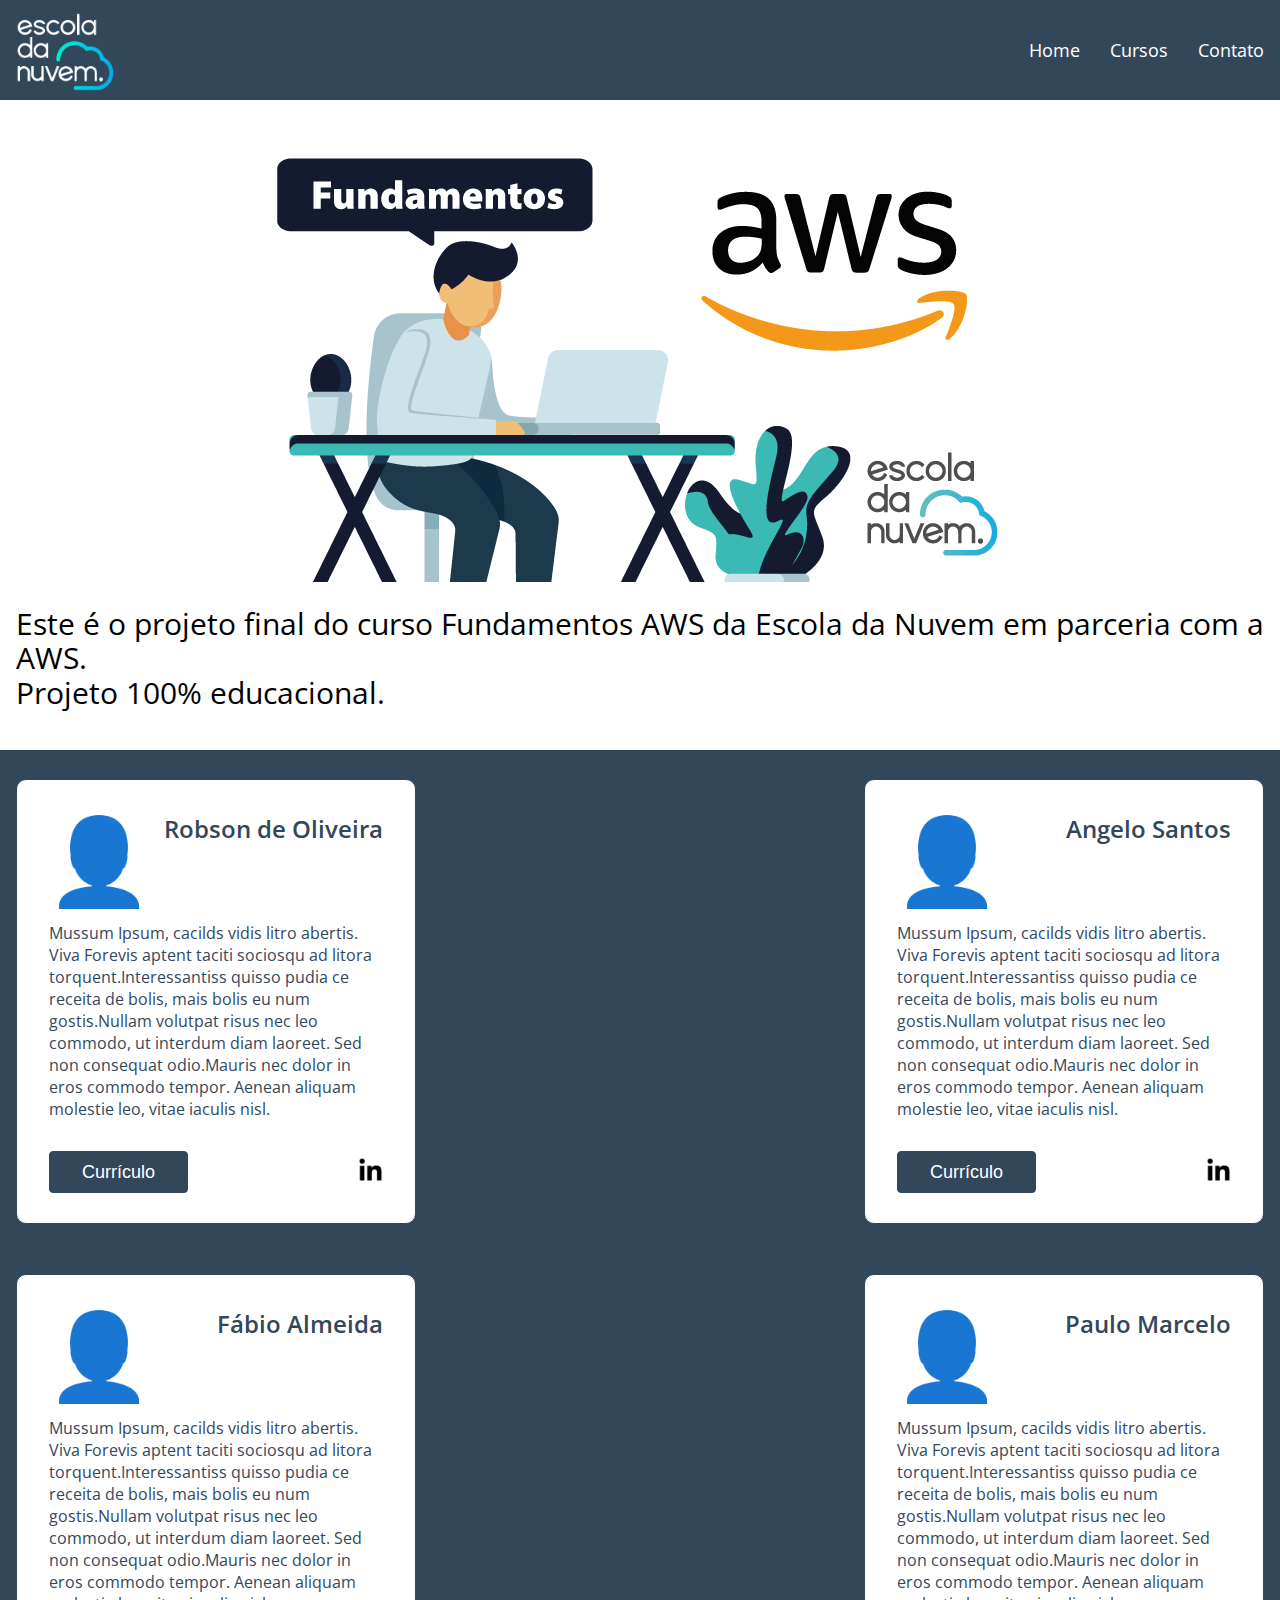
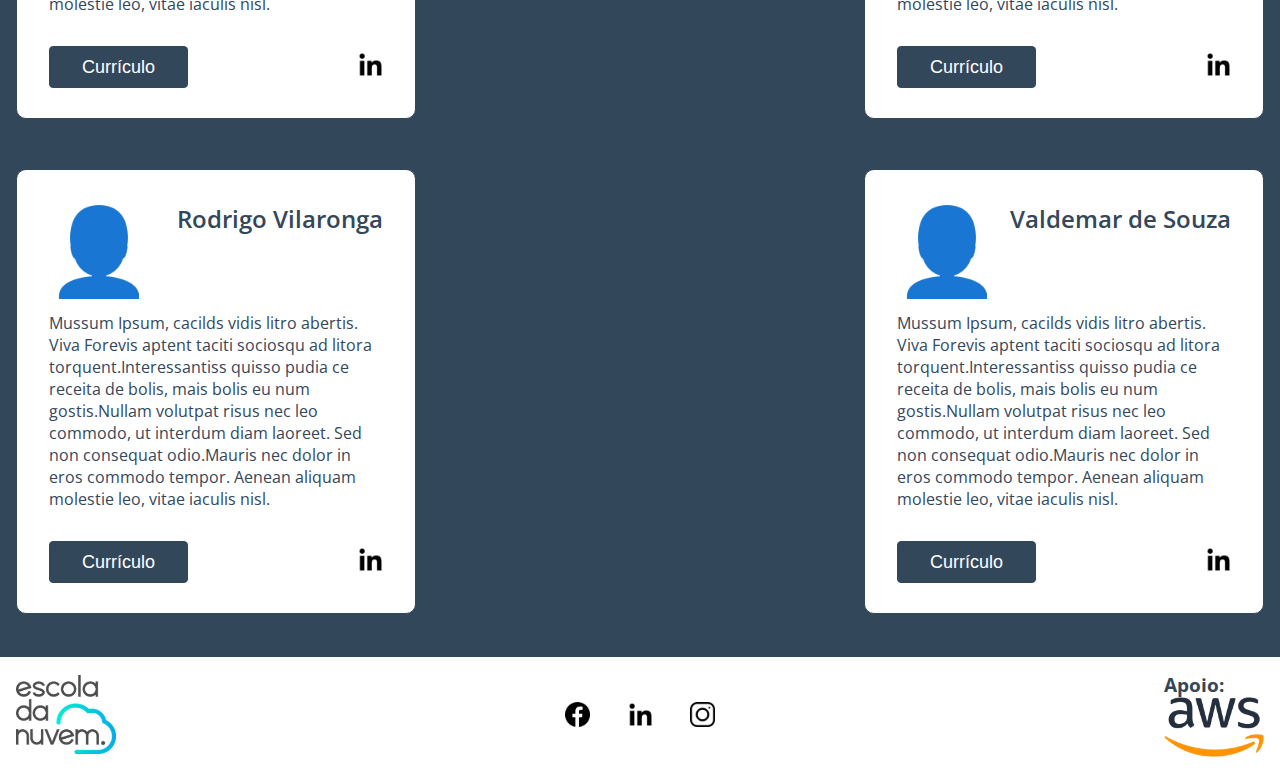
==== index.html @ b27af54c "ajuste telas" ====
<!DOCTYPE html>
<html lang="pt-br">
<head>
    <meta charset="UTF-8">
    <meta name="viewport" content="width=device-width, initial-scale=1.0">
    <meta name="description" content="Projeto Final - Fundamentos AWS">
    <title>Projetos AWS</title>
    <link rel="icon" href="assets/iconfundamentos.jpg">
    <link rel="stylesheet" href="style.css">
    <link rel="stylesheet" href="mobile.css">
    <link rel="stylesheet" href="curriculo.html">

    <link rel="preconnect" href="https://fonts.googleapis.com">
    <link rel="preconnect" href="https://fonts.gstatic.com" crossorigin>
    <link href="https://fonts.googleapis.com/css2?family=Open+Sans&display=swap" rel="stylesheet">
</head>

<body>
    <header class="cabeçalho">
        <nav class="container-cabeçalho">
            <img class="img-cabeçalho" src="assets/nuvem.png" alt="logo da Escola da Nuvem">
            <ul class="menu-cabeçalho">
                <li><a class="menu-link" href="//escoladanuvem.org">Home</a></li>
                <li><a class="menu-link" href="//escoladanuvem.org/cursos/">Cursos</a></li>
                <li><a class="menu-link" href="//escoladanuvem.org/contato/">Contato</a></li>
            </ul>
        </nav>
    </header>

    <main class="conteudo">
        <section class="conteudo-principal">
            <div class="container-principal">
                <div>
                    <img class="img-principal" src="assets/fundamentos.jpg" alt="ícone Fundamentos AWS">
                </div>
                <div>
                    <p class="principal-escrito">Este é o projeto final do curso Fundamentos AWS da Escola da Nuvem em parceria com a AWS.</p>
                    <p class="principal-escrito">Projeto 100% educacional.</p>
                </div>                 
            </div>
        </section>

        <section class="conteudo-secundario">
            <div class="container-secundario">
                <div class="conteudo-card">
                    <div class="caixa-texto">
                        <div class="container-titulo">
                            <img class="card-img" src="assets/emoji.png" alt="foto do participante">
                            <h2 class="card-titulo">Robson de Oliveira</h2>
                        </div>
                        <p class="card-texto">Mussum Ipsum, cacilds vidis litro abertis. Viva Forevis aptent taciti sociosqu ad litora torquent.Interessantiss quisso pudia ce receita de bolis, mais bolis eu num gostis.Nullam volutpat risus nec leo commodo, ut interdum diam laoreet. Sed non consequat odio.Mauris nec dolor in eros commodo tempor. Aenean aliquam molestie leo, vitae iaculis nisl.</p>
                    </div>
                    <div class="botoes">
                        <a href="curriculo.html"><button class="botao">Currículo</button></a>
                        <a href="https://www.linkedin.com/in/marcelo-chaves-00215271/">
                            <img class="img-rede" src="assets/linkedin.png" alt="logo do linkedin">
                        </a>
                    </div>
                </div>
                <div class="conteudo-card">
                    <div class="caixa-texto">
                        <div class="container-titulo">
                            <img class="card-img" src="assets/emoji.png" alt="foto do participante">
                            <h2 class="card-titulo">Angelo Santos</h2>
                        </div>
                        <p class="card-texto">Mussum Ipsum, cacilds vidis litro abertis. Viva Forevis aptent taciti sociosqu ad litora torquent.Interessantiss quisso pudia ce receita de bolis, mais bolis eu num gostis.Nullam volutpat risus nec leo commodo, ut interdum diam laoreet. Sed non consequat odio.Mauris nec dolor in eros commodo tempor. Aenean aliquam molestie leo, vitae iaculis nisl.</p>
                    </div>
                    <div class="botoes">
                        <a href="curriculo.html"><button class="botao">Currículo</button></a>
                        <a href="https://www.linkedin.com/in/marcelo-chaves-00215271/">
                            <img class="img-rede" src="assets/linkedin.png" alt="logo do linkedin">
                        </a>
                    </div>
                </div>
                <div class="conteudo-card">
                    <div class="caixa-texto">
                        <div class="container-titulo">
                            <img class="card-img" src="assets/emoji.png" alt="foto do participante">
                            <h2 class="card-titulo">Fábio Almeida</h2>
                        </div>
                        <p class="card-texto">Mussum Ipsum, cacilds vidis litro abertis. Viva Forevis aptent taciti sociosqu ad litora torquent.Interessantiss quisso pudia ce receita de bolis, mais bolis eu num gostis.Nullam volutpat risus nec leo commodo, ut interdum diam laoreet. Sed non consequat odio.Mauris nec dolor in eros commodo tempor. Aenean aliquam molestie leo, vitae iaculis nisl.</p>
                    </div>
                    <div class="botoes">
                        <a href="curriculo.html"><button class="botao">Currículo</button></a>
                        <a href="https://www.linkedin.com/in/marcelo-chaves-00215271/">
                            <img class="img-rede" src="assets/linkedin.png" alt="logo do linkedin">
                        </a>
                    </div>
                </div>
                <div class="conteudo-card">
                    <div class="caixa-texto">
                        <div class="container-titulo">
                            <img class="card-img" src="assets/emoji.png" alt="foto do participante">
                            <h2 class="card-titulo">Paulo Marcelo</h2>
                        </div>
                        <p class="card-texto">Mussum Ipsum, cacilds vidis litro abertis. Viva Forevis aptent taciti sociosqu ad litora torquent.Interessantiss quisso pudia ce receita de bolis, mais bolis eu num gostis.Nullam volutpat risus nec leo commodo, ut interdum diam laoreet. Sed non consequat odio.Mauris nec dolor in eros commodo tempor. Aenean aliquam molestie leo, vitae iaculis nisl.</p>
                    </div>
                    <div class="botoes">
                        <a href="curriculo.html"><button class="botao">Currículo</button></a>
                        <a href="https://www.linkedin.com/in/marcelo-chaves-00215271/">
                            <img class="img-rede" src="assets/linkedin.png" alt="logo do linkedin">
                        </a>
                    </div>
                </div>
                <div class="conteudo-card">
                    <div class="caixa-texto">
                        <div class="container-titulo">
                            <img class="card-img" src="assets/emoji.png" alt="foto do participante">
                            <h2 class="card-titulo">Rodrigo Vilaronga</h2>
                        </div>
                        <p class="card-texto">Mussum Ipsum, cacilds vidis litro abertis. Viva Forevis aptent taciti sociosqu ad litora torquent.Interessantiss quisso pudia ce receita de bolis, mais bolis eu num gostis.Nullam volutpat risus nec leo commodo, ut interdum diam laoreet. Sed non consequat odio.Mauris nec dolor in eros commodo tempor. Aenean aliquam molestie leo, vitae iaculis nisl.</p>
                    </div>
                    <div class="botoes">
                        <a href="curriculo.html"><button class="botao">Currículo</button></a>
                        <a href="https://www.linkedin.com/in/marcelo-chaves-00215271/">
                            <img class="img-rede" src="assets/linkedin.png" alt="logo do linkedin">
                        </a>
                    </div>
                </div>
                <div class="conteudo-card">
                    <div class="caixa-texto">
                        <div class="container-titulo">
                            <img class="card-img" src="assets/emoji.png" alt="foto do participante">
                            <h2 class="card-titulo">Valdemar de Souza</h2>
                        </div>
                        <p class="card-texto">Mussum Ipsum, cacilds vidis litro abertis. Viva Forevis aptent taciti sociosqu ad litora torquent.Interessantiss quisso pudia ce receita de bolis, mais bolis eu num gostis.Nullam volutpat risus nec leo commodo, ut interdum diam laoreet. Sed non consequat odio.Mauris nec dolor in eros commodo tempor. Aenean aliquam molestie leo, vitae iaculis nisl.</p>
                    </div>
                    <div class="botoes">
                        <a href="curriculo.html"><button class="botao">Currículo</button></a>
                        <a href="https://www.linkedin.com/in/marcelo-chaves-00215271/">
                            <img class="img-rede" src="assets/linkedin.png" alt="logo do linkedin">
                        </a>
                    </div>
                </div>
            </div>
        </section>
    </main>

    <footer class="rodape">
        <section class="conteudo-rodape">
            <div class="container-rodape">
                <div class="rodape-img">
                    <img class="img-nuvem" src="assets/escoladanuvem.png" alt="logo da Escola da Nuvem">
                </div>
                <div class="rodape-redes">
                    <a href="//facebook.com/EscolaDaNuvemOficial">
                        <img class="img-rede" src="assets/facebook.png" alt="logo do facebook">
                    </a>
                    <a href="//linkedin.com/company/escola-da-nuvem/">
                        <img class="img-rede" src="assets/linkedin.png" alt="logo do linkedin">
                    </a>
                    <a href="//instagram.com/escola_da_nuvem/">
                        <img class="img-rede" src="assets/instagram.png" alt="logo do instragram">
                    </a>
                </div>
                <div class="rodape-apoio">
                    <h3>Apoio:</h3>
                    <img class="img-aws" src="assets/aws.png" alt="logo da AWS">
                </div>
            </div>
        </section>
    </footer>    
</body>
</html>
---- style.css ----
/* versão Desktop */
*{
    margin: 0;
    padding: 0;
    box-sizing: border-box;
    text-decoration: none;
}

body {
    font-size: 100%;
    width: 100%;
    height: 100%;
    font-family: 'Open Sans', sans-serif;
}

.cabeçalho {
    width: 100%;
    height: 100px;
    margin: 0 auto;
    display: flex;
    background-color: #33475B;
}

.container-cabeçalho {
    width: 1408px;
    margin: 0 auto;
    display: flex;
    justify-content: space-between;
    padding: 0 16px;
}

.menu-cabeçalho {
    display: flex;
    gap: 30px;
    list-style-type: none;
    align-items: center;
}

.menu-link {
    font-weight: 400;
    font-size: 18px;
    color: #FFFFFF;
}

.menu-link:hover {
    color: #27dcdc;
    text-decoration: underline;
}

.conteudo {
    width: 100%;
    margin: 0 auto;
    display: flex;
    flex-direction: column;
}

.conteudo-principal {
    width: 100%;
}

.container-principal {
    max-width: 1408px;
    margin: 0 auto;
    height: 650px;
    display: flex;
    flex-direction: column;
    justify-content: center;
    align-items: center;
    padding: 0 16px;
    gap: 20px;
}

.img-principal {
    width: 100%;
    align-items: center;
}

.principal-escrito {
    font-size: 30px;
    line-height: 34.17px;
    display: flex;
}

.conteudo-secundario {
    width: 100%;
    background-color: #33475B;
}

.container-secundario {
    max-width: 1408px;
    margin: 0 auto;
    display: flex;
    flex-wrap: wrap;
    gap: 50px;
    padding: 29px 16px 43px 16px;
    justify-content: space-between;
}

.conteudo-card {
    width: 400px;
    height: 445px;
    border: 1px solid #33475B;
    border-radius: 10px;
    background-color: #FFFFFF;
    padding: 32px 32px 32px 32px;
    color: #33475B;
}

.conteudo-card:hover {
    width: 400;
    height: 445px;
    box-shadow: 8px 8px 12px #172335;
}

.caixa-texto {
    height: 339px;
}

.container-titulo {
    height: 100px;
    display: flex;
    justify-content: space-between;
    margin-bottom: 10px;
}

.card-titulo {
    font-size: 24px;
    font-weight: 600;
}

.card-texto {
    font-size: 16px;
    font-weight: 400;
}

.botoes {
    display: flex;
    justify-content: space-between;
    align-items: center;
}

.botao {
    font-weight: 400;
    font-size: 18px;
    color: #FFFFFF;
    background-color: #33475B;
    border: 1px solid #33475B;
    border-radius: 4px;
    width: 139px;
    height: 42px;
    cursor: pointer;
}

.botao:hover {
    background-color: #27dcdc;
    border: #27dcdc;
    color: #33475B;
    transform: scale(1.1);
    transition: all 0.5s;
}

.rodape {
    width: 100%;
    margin: 0 auto;
    height: 120px;
    display: flex;
    align-items: center;
    color: #33475B;
    background-color: #FFFFFF;
}

 .conteudo-rodape {
    width: 100%;
}

.container-rodape {
    max-width: 1408px;
    height: 100px;
    margin: 0 auto;
    padding: 0 16px;
    display: flex;
    justify-content: space-between;
    align-items: center;
}

.img-nuvem {
    width: 100px;
}

.rodape-redes {
    width: 150px;
    height: 100px;
    margin: 0 auto;
    display: flex;
    justify-content: space-between;
    align-items: center;
}

.img-rede {
    width: 25px;
    color: #172335;
}

.img-aws {
    width: 100px;
}
---- mobile.css ----
/* responsivo das resoluções 1024px */
@media(max-width: 1024px) {
    .container-cabeçalho {
        width: 992px;
        padding: 0 16px;
    }

    .container-principal {
        max-width: 992px;
    }

    .container-secundario {
        max-width: 992px;
        justify-content: center;
    }

    .container-rodape {
        max-width: 992px;
    }
}

/* responsivo das resoluções 516px */
@media(max-width: 516px) {
    .cabeçalho {
        height: 75px;
    }
    .container-cabeçalho {
        width: 500px;
        padding: 0 8px;
    }

    .img-cabeçalho {
        height: 75px;
    }

    .menu-cabeçalho {
        gap: 10px;
    }

    .menu-link {
        font-size: 16px;
    }

    .menu-link:hover {
        display: none;
    }

    .container-principal {
        max-width: 500px;
        height: 500px;
        padding: 0 8px;
        gap: 10px;
    }

    .img-principal {
        width: 100%;
    }

    .principal-escrito {
        font-size: 24px;
        line-height: 34.17px;
    }

    .container-secundario {
        max-width: 500px;
        padding: 24px 8px;
        gap: 50px;
        justify-content: center;
    }

    .conteudo-card {
        padding: 24px;
    }

    .conteudo-card:hover {
        display: none;
    }

    .card-img {
        width: 75px;
        height: 75px;
    }

    .card-titulo {
        font-size: 20px;
        font-weight: 500;
    }

    .card-texto {
        font-size: 14px;
    }

    .botao {
        font-size: 16px;
        color: #FFFFFF;
        background-color: #33475B;
        border: 1px solid #33475B;
        cursor: none;
    }

    .botao:hover {
        display: none;
    }

    .rodape {
        height: 100px;
    }

    .container-rodape {
        max-width: 500px;
        height: 75px;
        padding: 0 8px;
    }

    .img-nuvem {
        width: 75px;
    }

    .rodape-redes {
        width: 100px;
        height: 75px;
    }

    .img-aws {
        width: 75px;
    }
}
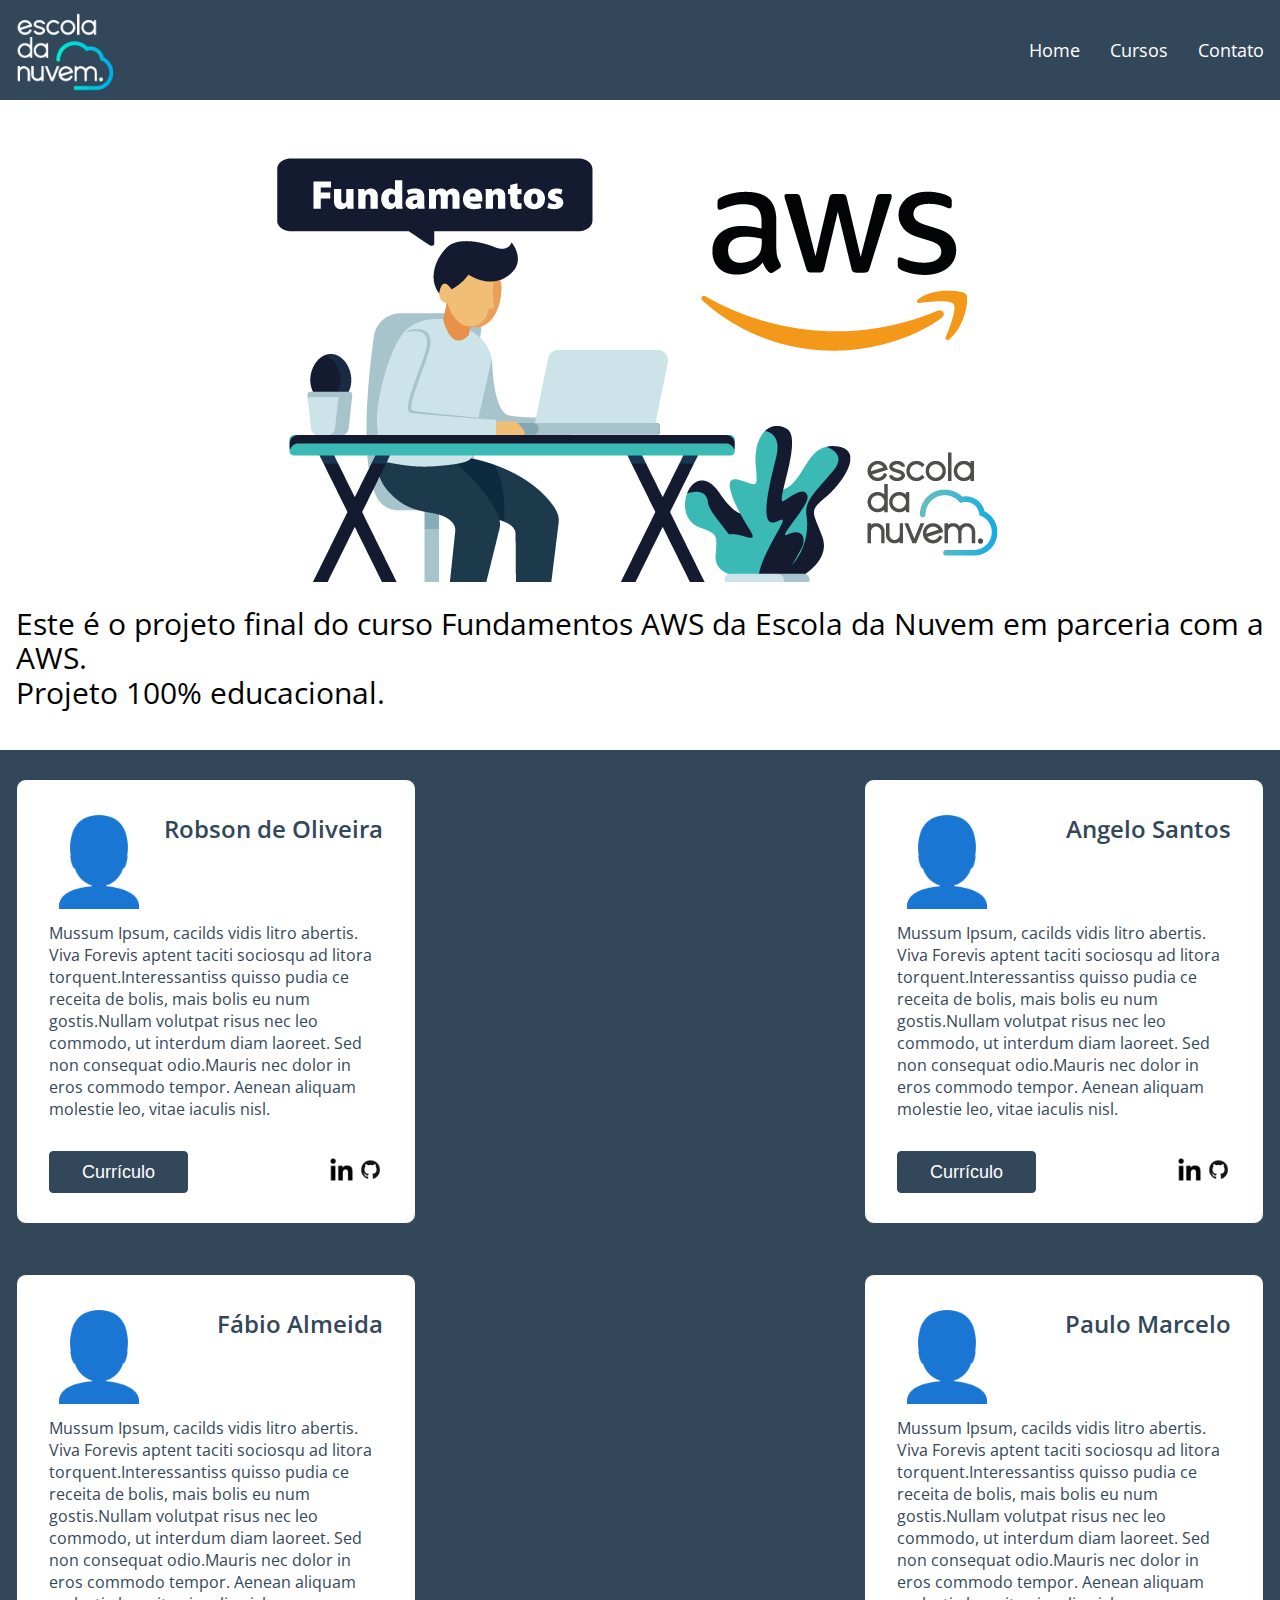
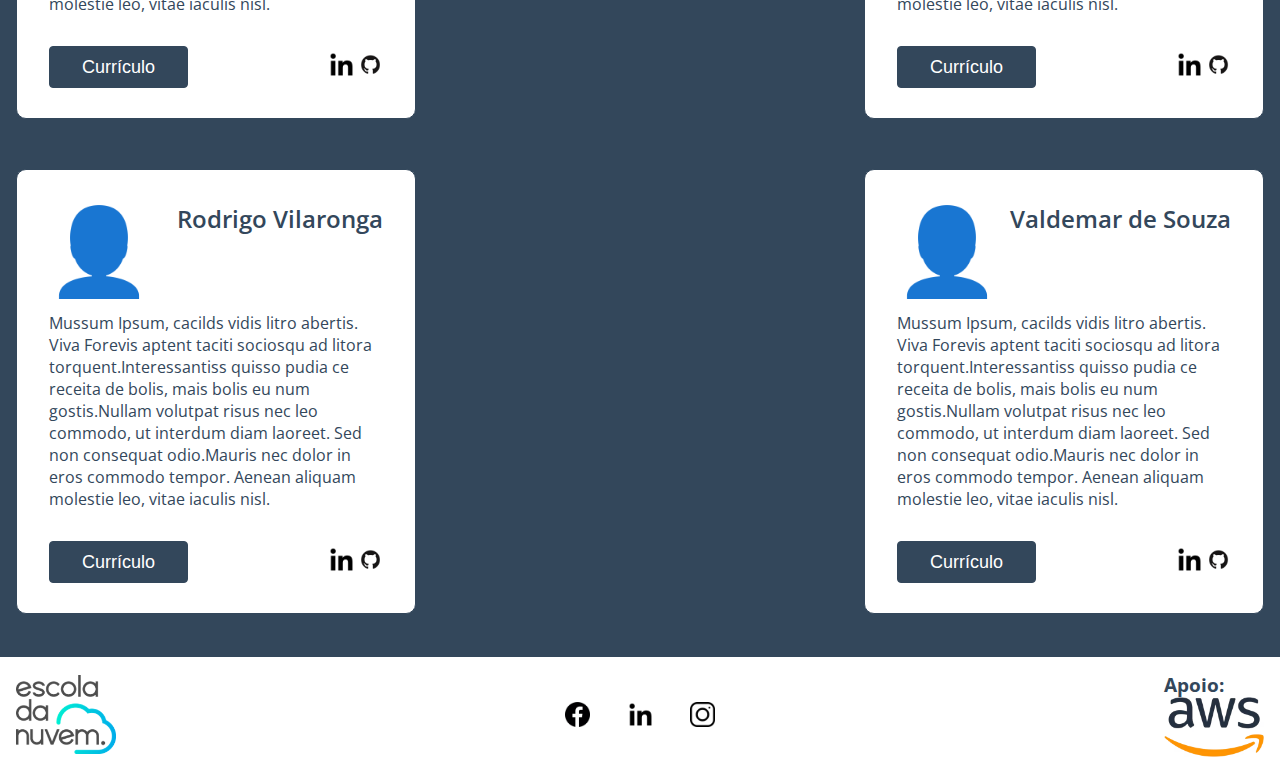
==== commit 6e42b7cf: "currículo Fábio" ====
--- a/index.html
+++ b/index.html
@@ -8,11 +8,10 @@
     <link rel="icon" href="assets/iconfundamentos.jpg">
     <link rel="stylesheet" href="style.css">
     <link rel="stylesheet" href="mobile.css">
-    <link rel="stylesheet" href="curriculo.html">
 
     <link rel="preconnect" href="https://fonts.googleapis.com">
     <link rel="preconnect" href="https://fonts.gstatic.com" crossorigin>
-    <link href="https://fonts.googleapis.com/css2?family=Open+Sans&display=swap" rel="stylesheet">
+    <link href="//fonts.googleapis.com/css2?family=Open+Sans&display=swap" rel="stylesheet">
 </head>
 
 <body>
@@ -20,9 +19,9 @@
         <nav class="container-cabeçalho">
             <img class="img-cabeçalho" src="assets/nuvem.png" alt="logo da Escola da Nuvem">
             <ul class="menu-cabeçalho">
-                <li><a class="menu-link" href="//escoladanuvem.org">Home</a></li>
-                <li><a class="menu-link" href="//escoladanuvem.org/cursos/">Cursos</a></li>
-                <li><a class="menu-link" href="//escoladanuvem.org/contato/">Contato</a></li>
+                <li><a target="_blank" class="menu-link" href="//escoladanuvem.org">Home</a></li>
+                <li><a target="_blank" class="menu-link" href="//escoladanuvem.org/cursos/">Cursos</a></li>
+                <li><a target="_blank" class="menu-link" href="//escoladanuvem.org/contato/">Contato</a></li>
             </ul>
         </nav>
     </header>
@@ -52,9 +51,14 @@
                     </div>
                     <div class="botoes">
                         <a href="curriculo.html"><button class="botao">Currículo</button></a>
-                        <a href="https://www.linkedin.com/in/marcelo-chaves-00215271/">
-                            <img class="img-rede" src="assets/linkedin.png" alt="logo do linkedin">
-                        </a>
+                        <div>
+                            <a target="_blank" href="//linkedin.com/in/marcelo-chaves-00215271/">
+                                <img class="img-rede" src="assets/linkedin.png" alt="logo do LinkedIn">
+                            </a>
+                            <a target="_blank" href="//github.com/PauloMarceloChaves">
+                                <img class="img-rede" src="assets/git.png" alt="logo do GitHub">
+                            </a>
+                        </div>
                     </div>
                 </div>
                 <div class="conteudo-card">
@@ -67,9 +71,14 @@
                     </div>
                     <div class="botoes">
                         <a href="curriculo.html"><button class="botao">Currículo</button></a>
-                        <a href="https://www.linkedin.com/in/marcelo-chaves-00215271/">
-                            <img class="img-rede" src="assets/linkedin.png" alt="logo do linkedin">
-                        </a>
+                        <div>
+                            <a target="_blank" href="//linkedin.com/in/marcelo-chaves-00215271/">
+                                <img class="img-rede" src="assets/linkedin.png" alt="logo do LinkedIn">
+                            </a>
+                            <a target="_blank" href="//github.com/PauloMarceloChaves">
+                                <img class="img-rede" src="assets/git.png" alt="logo do GitHub">
+                            </a>
+                        </div>
                     </div>
                 </div>
                 <div class="conteudo-card">
@@ -81,10 +90,15 @@
                         <p class="card-texto">Mussum Ipsum, cacilds vidis litro abertis. Viva Forevis aptent taciti sociosqu ad litora torquent.Interessantiss quisso pudia ce receita de bolis, mais bolis eu num gostis.Nullam volutpat risus nec leo commodo, ut interdum diam laoreet. Sed non consequat odio.Mauris nec dolor in eros commodo tempor. Aenean aliquam molestie leo, vitae iaculis nisl.</p>
                     </div>
                     <div class="botoes">
-                        <a href="curriculo.html"><button class="botao">Currículo</button></a>
-                        <a href="https://www.linkedin.com/in/marcelo-chaves-00215271/">
-                            <img class="img-rede" src="assets/linkedin.png" alt="logo do linkedin">
-                        </a>
+                        <a href="curriculo3.html"><button class="botao">Currículo</button></a>
+                        <div>
+                            <a target="_blank" href="//linkedin.com/in/fabio-almeida08/">
+                                <img class="img-rede" src="assets/linkedin.png" alt="logo do LinkedIn">
+                            </a>
+                            <a target="_blank" href="//github.com/fabioalmeida08">
+                                <img class="img-rede" src="assets/git.png" alt="logo do GitHub">
+                            </a>
+                        </div>
                     </div>
                 </div>
                 <div class="conteudo-card">
@@ -96,10 +110,15 @@
                         <p class="card-texto">Mussum Ipsum, cacilds vidis litro abertis. Viva Forevis aptent taciti sociosqu ad litora torquent.Interessantiss quisso pudia ce receita de bolis, mais bolis eu num gostis.Nullam volutpat risus nec leo commodo, ut interdum diam laoreet. Sed non consequat odio.Mauris nec dolor in eros commodo tempor. Aenean aliquam molestie leo, vitae iaculis nisl.</p>
                     </div>
                     <div class="botoes">
-                        <a href="curriculo.html"><button class="botao">Currículo</button></a>
-                        <a href="https://www.linkedin.com/in/marcelo-chaves-00215271/">
-                            <img class="img-rede" src="assets/linkedin.png" alt="logo do linkedin">
-                        </a>
+                        <a href="curriculo4.html"><button class="botao">Currículo</button></a>
+                        <div>
+                            <a target="_blank" href="//linkedin.com/in/marcelo-chaves-00215271/">
+                                <img class="img-rede" src="assets/linkedin.png" alt="logo do LinkedIn">
+                            </a>
+                            <a target="_blank" href="//github.com/PauloMarceloChaves">
+                                <img class="img-rede" src="assets/git.png" alt="logo do GitHub">
+                            </a>
+                        </div>
                     </div>
                 </div>
                 <div class="conteudo-card">
@@ -112,9 +131,14 @@
                     </div>
                     <div class="botoes">
                         <a href="curriculo.html"><button class="botao">Currículo</button></a>
-                        <a href="https://www.linkedin.com/in/marcelo-chaves-00215271/">
-                            <img class="img-rede" src="assets/linkedin.png" alt="logo do linkedin">
-                        </a>
+                        <div>
+                            <a target="_blank" href="//linkedin.com/in/marcelo-chaves-00215271/">
+                                <img class="img-rede" src="assets/linkedin.png" alt="logo do LinkedIn">
+                            </a>
+                            <a target="_blank" href="//github.com/PauloMarceloChaves">
+                                <img class="img-rede" src="assets/git.png" alt="logo do GitHub">
+                            </a>
+                        </div>
                     </div>
                 </div>
                 <div class="conteudo-card">
@@ -127,9 +151,14 @@
                     </div>
                     <div class="botoes">
                         <a href="curriculo.html"><button class="botao">Currículo</button></a>
-                        <a href="https://www.linkedin.com/in/marcelo-chaves-00215271/">
-                            <img class="img-rede" src="assets/linkedin.png" alt="logo do linkedin">
-                        </a>
+                        <div>
+                            <a target="_blank" href="//linkedin.com/in/marcelo-chaves-00215271/">
+                                <img class="img-rede" src="assets/linkedin.png" alt="logo do LinkedIn">
+                            </a>
+                            <a target="_blank" href="//github.com/PauloMarceloChaves">
+                                <img class="img-rede" src="assets/git.png" alt="logo do GitHub">
+                            </a>
+                        </div>
                     </div>
                 </div>
             </div>
@@ -143,13 +172,13 @@
                     <img class="img-nuvem" src="assets/escoladanuvem.png" alt="logo da Escola da Nuvem">
                 </div>
                 <div class="rodape-redes">
-                    <a href="//facebook.com/EscolaDaNuvemOficial">
+                    <a target="_blank" href="//facebook.com/EscolaDaNuvemOficial">
                         <img class="img-rede" src="assets/facebook.png" alt="logo do facebook">
                     </a>
-                    <a href="//linkedin.com/company/escola-da-nuvem/">
+                    <a target="_blank" href="//linkedin.com/company/escola-da-nuvem/">
                         <img class="img-rede" src="assets/linkedin.png" alt="logo do linkedin">
                     </a>
-                    <a href="//instagram.com/escola_da_nuvem/">
+                    <a target="_blank" href="//instagram.com/escola_da_nuvem/">
                         <img class="img-rede" src="assets/instagram.png" alt="logo do instragram">
                     </a>
                 </div>
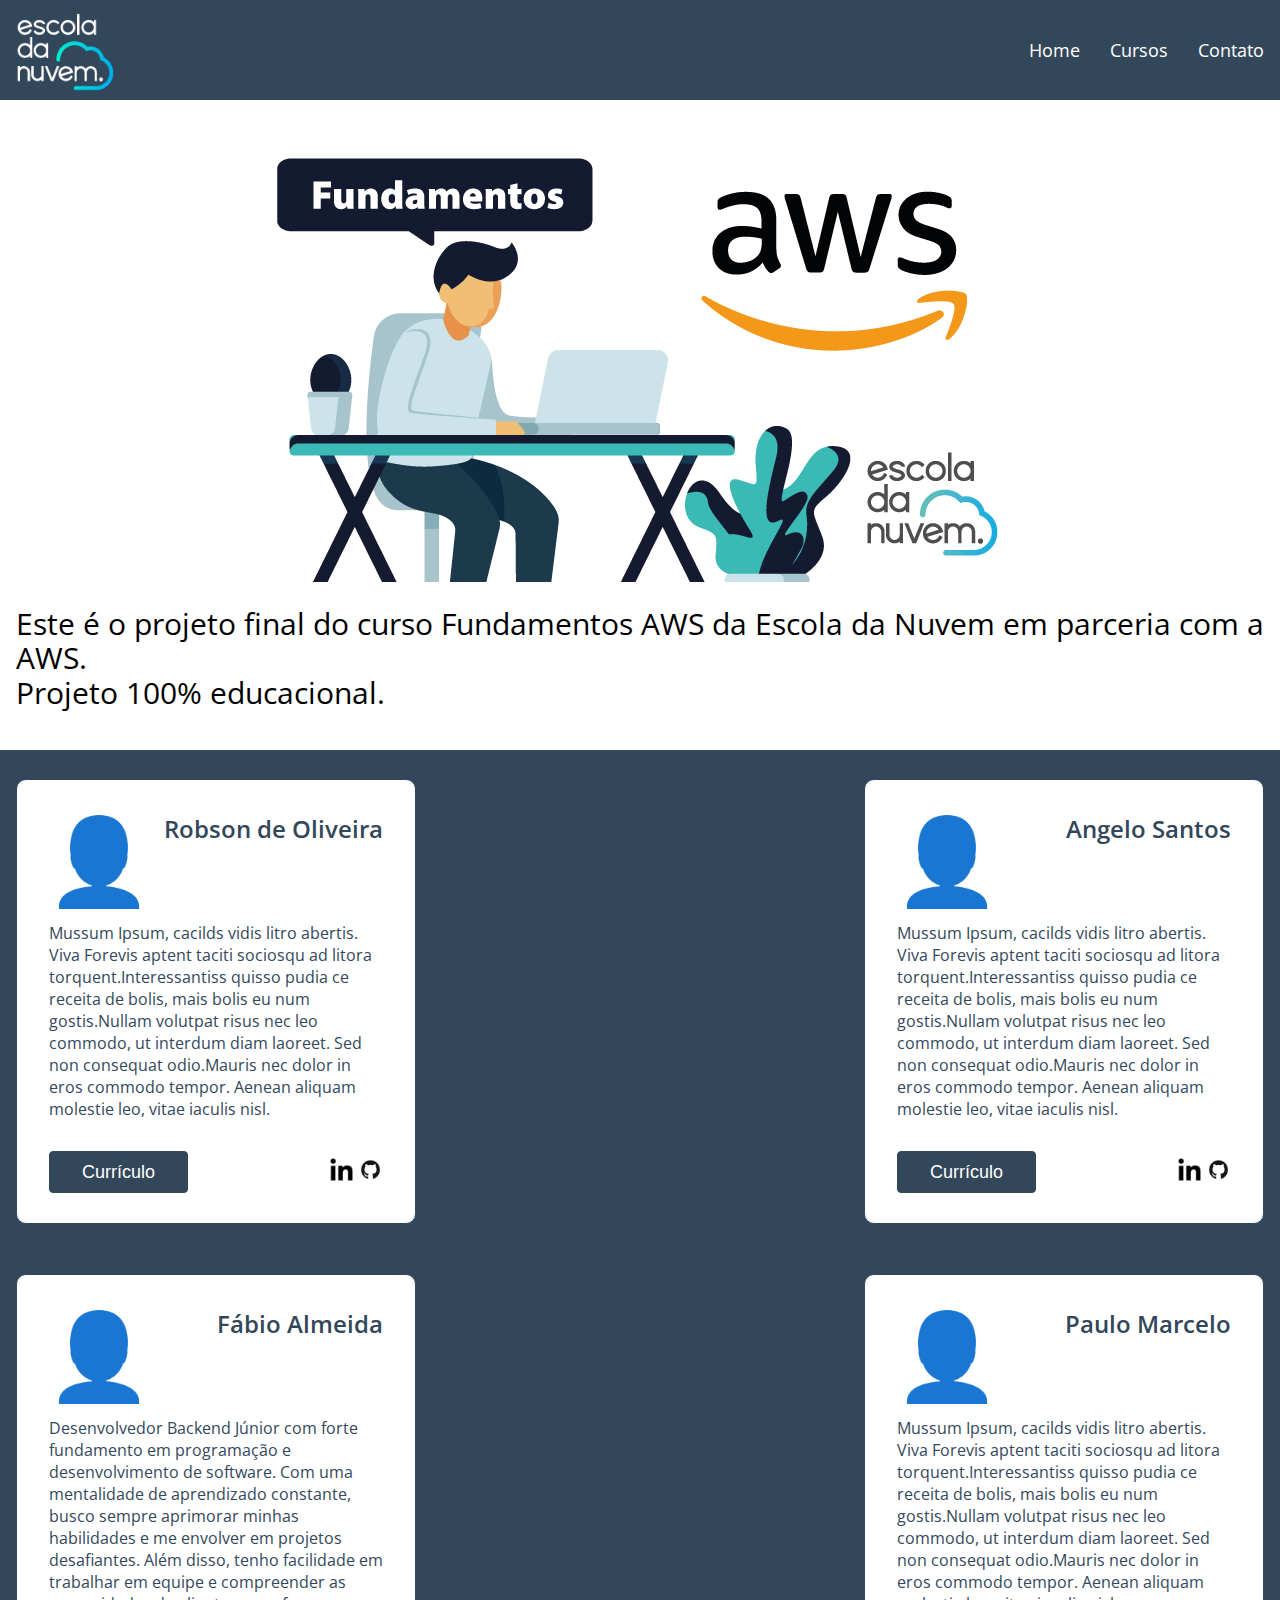
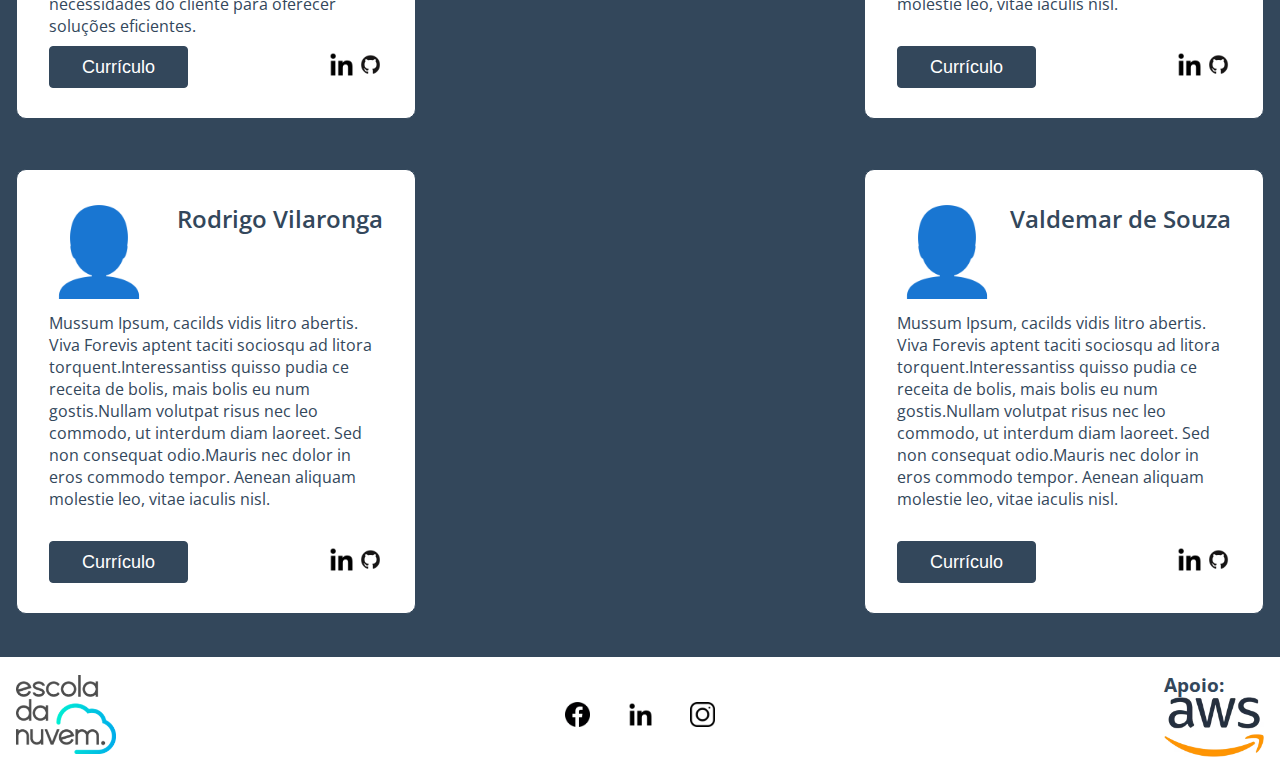
==== commit e2872e24: "feat: add resume to the card" ====
--- a/index.html
+++ b/index.html
@@ -1,5 +1,6 @@
 <!DOCTYPE html>
 <html lang="pt-br">
+
 <head>
     <meta charset="UTF-8">
     <meta name="viewport" content="width=device-width, initial-scale=1.0">
@@ -33,9 +34,10 @@
                     <img class="img-principal" src="assets/fundamentos.jpg" alt="ícone Fundamentos AWS">
                 </div>
                 <div>
-                    <p class="principal-escrito">Este é o projeto final do curso Fundamentos AWS da Escola da Nuvem em parceria com a AWS.</p>
+                    <p class="principal-escrito">Este é o projeto final do curso Fundamentos AWS da Escola da Nuvem em
+                        parceria com a AWS.</p>
                     <p class="principal-escrito">Projeto 100% educacional.</p>
-                </div>                 
+                </div>
             </div>
         </section>
 
@@ -47,7 +49,11 @@
                             <img class="card-img" src="assets/emoji.png" alt="foto do participante">
                             <h2 class="card-titulo">Robson de Oliveira</h2>
                         </div>
-                        <p class="card-texto">Mussum Ipsum, cacilds vidis litro abertis. Viva Forevis aptent taciti sociosqu ad litora torquent.Interessantiss quisso pudia ce receita de bolis, mais bolis eu num gostis.Nullam volutpat risus nec leo commodo, ut interdum diam laoreet. Sed non consequat odio.Mauris nec dolor in eros commodo tempor. Aenean aliquam molestie leo, vitae iaculis nisl.</p>
+                        <p class="card-texto">Mussum Ipsum, cacilds vidis litro abertis. Viva Forevis aptent taciti
+                            sociosqu ad litora torquent.Interessantiss quisso pudia ce receita de bolis, mais bolis eu
+                            num gostis.Nullam volutpat risus nec leo commodo, ut interdum diam laoreet. Sed non
+                            consequat odio.Mauris nec dolor in eros commodo tempor. Aenean aliquam molestie leo, vitae
+                            iaculis nisl.</p>
                     </div>
                     <div class="botoes">
                         <a href="curriculo.html"><button class="botao">Currículo</button></a>
@@ -67,7 +73,11 @@
                             <img class="card-img" src="assets/emoji.png" alt="foto do participante">
                             <h2 class="card-titulo">Angelo Santos</h2>
                         </div>
-                        <p class="card-texto">Mussum Ipsum, cacilds vidis litro abertis. Viva Forevis aptent taciti sociosqu ad litora torquent.Interessantiss quisso pudia ce receita de bolis, mais bolis eu num gostis.Nullam volutpat risus nec leo commodo, ut interdum diam laoreet. Sed non consequat odio.Mauris nec dolor in eros commodo tempor. Aenean aliquam molestie leo, vitae iaculis nisl.</p>
+                        <p class="card-texto">Mussum Ipsum, cacilds vidis litro abertis. Viva Forevis aptent taciti
+                            sociosqu ad litora torquent.Interessantiss quisso pudia ce receita de bolis, mais bolis eu
+                            num gostis.Nullam volutpat risus nec leo commodo, ut interdum diam laoreet. Sed non
+                            consequat odio.Mauris nec dolor in eros commodo tempor. Aenean aliquam molestie leo, vitae
+                            iaculis nisl.</p>
                     </div>
                     <div class="botoes">
                         <a href="curriculo.html"><button class="botao">Currículo</button></a>
@@ -87,7 +97,12 @@
                             <img class="card-img" src="assets/emoji.png" alt="foto do participante">
                             <h2 class="card-titulo">Fábio Almeida</h2>
                         </div>
-                        <p class="card-texto">Mussum Ipsum, cacilds vidis litro abertis. Viva Forevis aptent taciti sociosqu ad litora torquent.Interessantiss quisso pudia ce receita de bolis, mais bolis eu num gostis.Nullam volutpat risus nec leo commodo, ut interdum diam laoreet. Sed non consequat odio.Mauris nec dolor in eros commodo tempor. Aenean aliquam molestie leo, vitae iaculis nisl.</p>
+                        <p class="card-texto">Desenvolvedor Backend Júnior com forte fundamento em programação e
+                            desenvolvimento de software. Com uma mentalidade de aprendizado constante, busco sempre
+                            aprimorar minhas habilidades e me envolver em projetos desafiantes. Além disso, tenho
+                            facilidade em trabalhar em equipe e compreender as necessidades do cliente para oferecer
+                            soluções eficientes.
+                        </p>
                     </div>
                     <div class="botoes">
                         <a href="curriculo3.html"><button class="botao">Currículo</button></a>
@@ -107,7 +122,11 @@
                             <img class="card-img" src="assets/emoji.png" alt="foto do participante">
                             <h2 class="card-titulo">Paulo Marcelo</h2>
                         </div>
-                        <p class="card-texto">Mussum Ipsum, cacilds vidis litro abertis. Viva Forevis aptent taciti sociosqu ad litora torquent.Interessantiss quisso pudia ce receita de bolis, mais bolis eu num gostis.Nullam volutpat risus nec leo commodo, ut interdum diam laoreet. Sed non consequat odio.Mauris nec dolor in eros commodo tempor. Aenean aliquam molestie leo, vitae iaculis nisl.</p>
+                        <p class="card-texto">Mussum Ipsum, cacilds vidis litro abertis. Viva Forevis aptent taciti
+                            sociosqu ad litora torquent.Interessantiss quisso pudia ce receita de bolis, mais bolis eu
+                            num gostis.Nullam volutpat risus nec leo commodo, ut interdum diam laoreet. Sed non
+                            consequat odio.Mauris nec dolor in eros commodo tempor. Aenean aliquam molestie leo, vitae
+                            iaculis nisl.</p>
                     </div>
                     <div class="botoes">
                         <a href="curriculo4.html"><button class="botao">Currículo</button></a>
@@ -127,7 +146,11 @@
                             <img class="card-img" src="assets/emoji.png" alt="foto do participante">
                             <h2 class="card-titulo">Rodrigo Vilaronga</h2>
                         </div>
-                        <p class="card-texto">Mussum Ipsum, cacilds vidis litro abertis. Viva Forevis aptent taciti sociosqu ad litora torquent.Interessantiss quisso pudia ce receita de bolis, mais bolis eu num gostis.Nullam volutpat risus nec leo commodo, ut interdum diam laoreet. Sed non consequat odio.Mauris nec dolor in eros commodo tempor. Aenean aliquam molestie leo, vitae iaculis nisl.</p>
+                        <p class="card-texto">Mussum Ipsum, cacilds vidis litro abertis. Viva Forevis aptent taciti
+                            sociosqu ad litora torquent.Interessantiss quisso pudia ce receita de bolis, mais bolis eu
+                            num gostis.Nullam volutpat risus nec leo commodo, ut interdum diam laoreet. Sed non
+                            consequat odio.Mauris nec dolor in eros commodo tempor. Aenean aliquam molestie leo, vitae
+                            iaculis nisl.</p>
                     </div>
                     <div class="botoes">
                         <a href="curriculo.html"><button class="botao">Currículo</button></a>
@@ -147,7 +170,11 @@
                             <img class="card-img" src="assets/emoji.png" alt="foto do participante">
                             <h2 class="card-titulo">Valdemar de Souza</h2>
                         </div>
-                        <p class="card-texto">Mussum Ipsum, cacilds vidis litro abertis. Viva Forevis aptent taciti sociosqu ad litora torquent.Interessantiss quisso pudia ce receita de bolis, mais bolis eu num gostis.Nullam volutpat risus nec leo commodo, ut interdum diam laoreet. Sed non consequat odio.Mauris nec dolor in eros commodo tempor. Aenean aliquam molestie leo, vitae iaculis nisl.</p>
+                        <p class="card-texto">Mussum Ipsum, cacilds vidis litro abertis. Viva Forevis aptent taciti
+                            sociosqu ad litora torquent.Interessantiss quisso pudia ce receita de bolis, mais bolis eu
+                            num gostis.Nullam volutpat risus nec leo commodo, ut interdum diam laoreet. Sed non
+                            consequat odio.Mauris nec dolor in eros commodo tempor. Aenean aliquam molestie leo, vitae
+                            iaculis nisl.</p>
                     </div>
                     <div class="botoes">
                         <a href="curriculo.html"><button class="botao">Currículo</button></a>
@@ -188,6 +215,7 @@
                 </div>
             </div>
         </section>
-    </footer>    
+    </footer>
 </body>
+
 </html>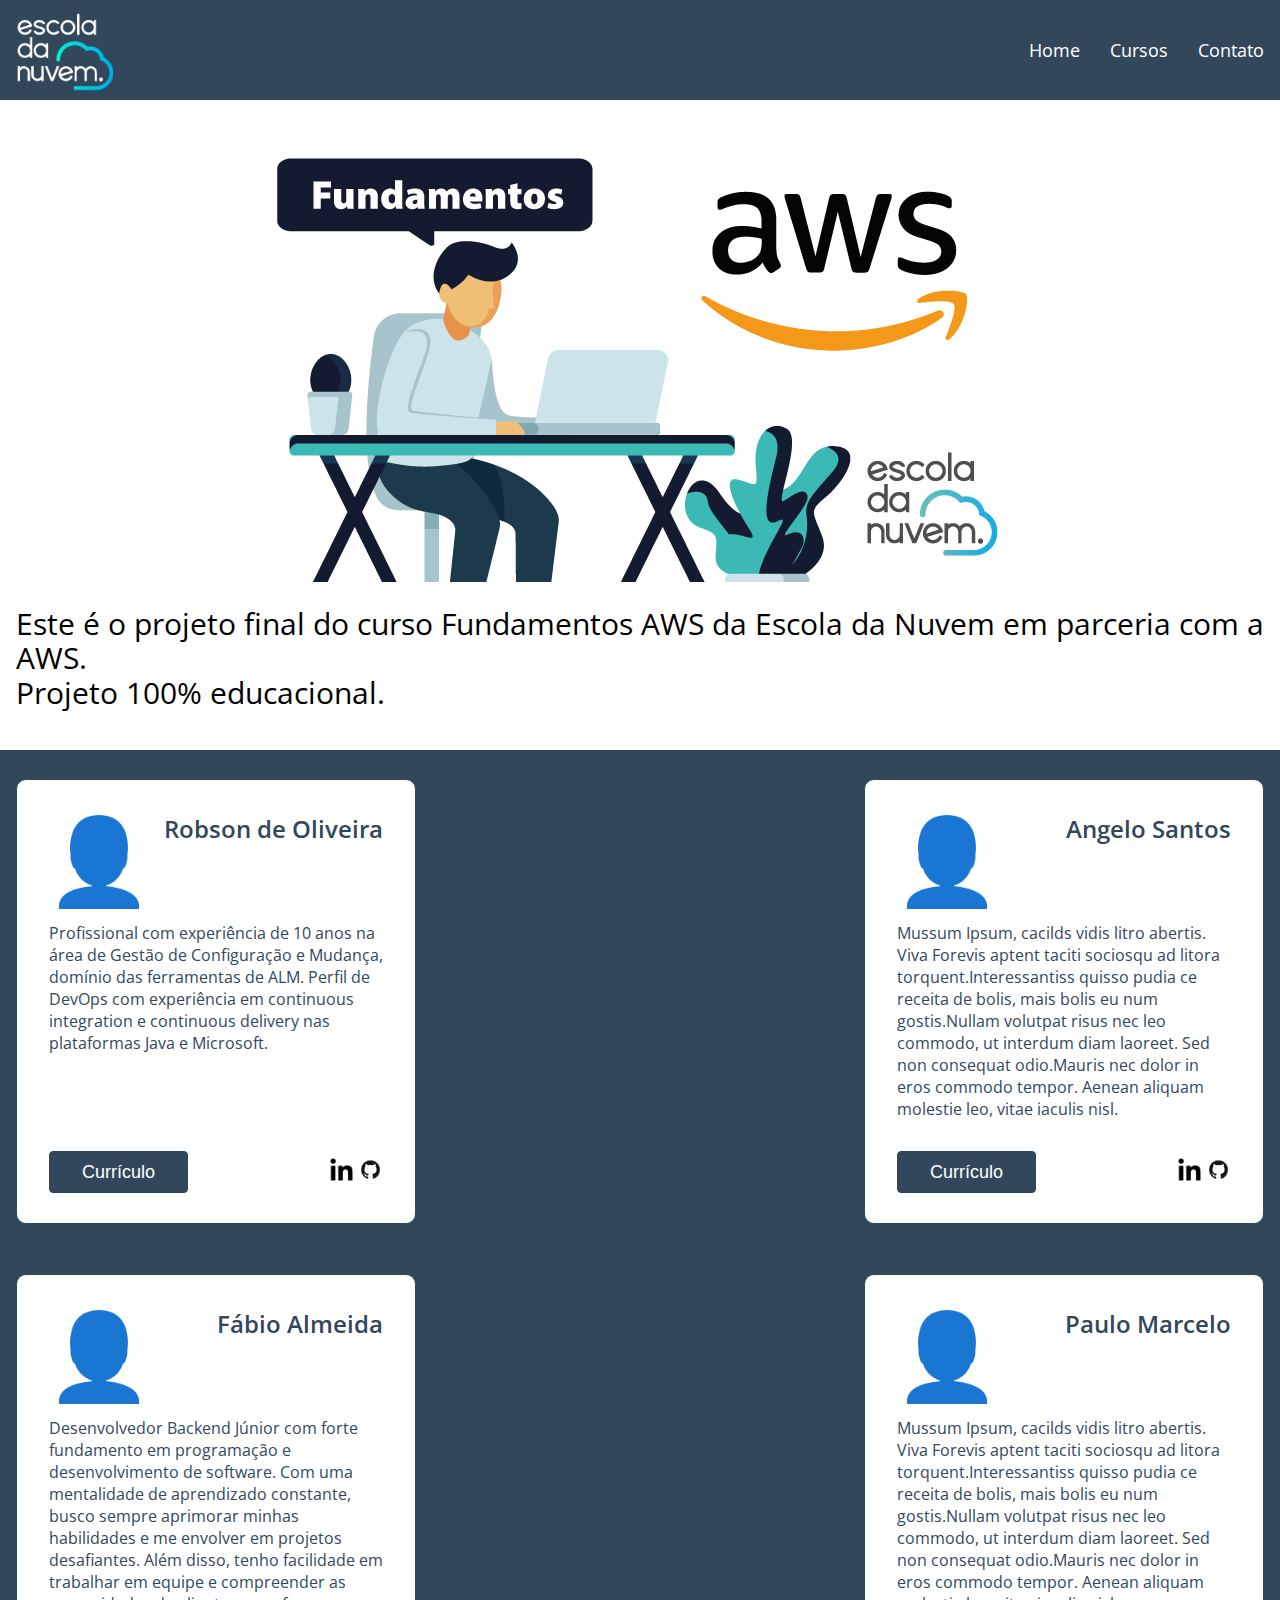
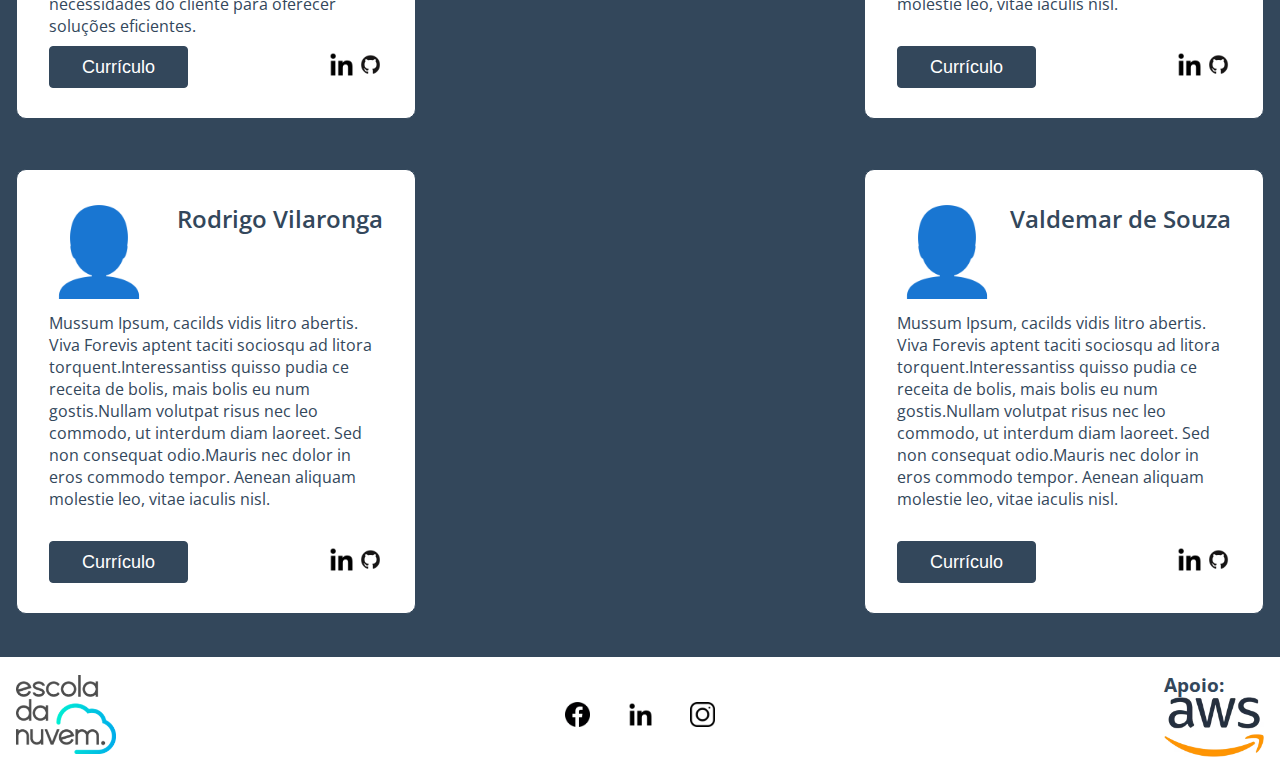
==== commit 2a5ab8a0: "Adicionando os currículos" ====
--- a/index.html
+++ b/index.html
@@ -49,14 +49,11 @@
                             <img class="card-img" src="assets/emoji.png" alt="foto do participante">
                             <h2 class="card-titulo">Robson de Oliveira</h2>
                         </div>
-                        <p class="card-texto">Mussum Ipsum, cacilds vidis litro abertis. Viva Forevis aptent taciti
-                            sociosqu ad litora torquent.Interessantiss quisso pudia ce receita de bolis, mais bolis eu
-                            num gostis.Nullam volutpat risus nec leo commodo, ut interdum diam laoreet. Sed non
-                            consequat odio.Mauris nec dolor in eros commodo tempor. Aenean aliquam molestie leo, vitae
-                            iaculis nisl.</p>
-                    </div>
-                    <div class="botoes">
-                        <a href="curriculo.html"><button class="botao">Currículo</button></a>
+                        <p class="card-texto">Profissional com experiência de 10 anos na área de Gestão de Configuração e Mudança, domínio das
+                        ferramentas de ALM. Perfil de DevOps com experiência em continuous integration e continuous delivery nas plataformas Java e Microsoft.</p>
+                    </div>
+                    <div class="botoes">
+                        <a href="curriculo1.html"><button class="botao">Currículo</button></a>
                         <div>
                             <a target="_blank" href="//linkedin.com/in/marcelo-chaves-00215271/">
                                 <img class="img-rede" src="assets/linkedin.png" alt="logo do LinkedIn">
@@ -74,15 +71,15 @@
                             <h2 class="card-titulo">Angelo Santos</h2>
                         </div>
                         <p class="card-texto">Mussum Ipsum, cacilds vidis litro abertis. Viva Forevis aptent taciti
-                            sociosqu ad litora torquent.Interessantiss quisso pudia ce receita de bolis, mais bolis eu
-                            num gostis.Nullam volutpat risus nec leo commodo, ut interdum diam laoreet. Sed non
-                            consequat odio.Mauris nec dolor in eros commodo tempor. Aenean aliquam molestie leo, vitae
-                            iaculis nisl.</p>
-                    </div>
-                    <div class="botoes">
-                        <a href="curriculo.html"><button class="botao">Currículo</button></a>
-                        <div>
-                            <a target="_blank" href="//linkedin.com/in/marcelo-chaves-00215271/">
+                        sociosqu ad litora torquent.Interessantiss quisso pudia ce receita de bolis, mais bolis eu
+                        num gostis.Nullam volutpat risus nec leo commodo, ut interdum diam laoreet. Sed non
+                        consequat odio.Mauris nec dolor in eros commodo tempor. Aenean aliquam molestie leo, vitae
+                        iaculis nisl.</p>
+                    </div>
+                    <div class="botoes">
+                        <a href="curriculo2.html"><button class="botao">Currículo</button></a>
+                        <div>
+                            <a target="_blank" href="//linkedin.com/in/angelo-alberto-santos-78408b42/">
                                 <img class="img-rede" src="assets/linkedin.png" alt="logo do LinkedIn">
                             </a>
                             <a target="_blank" href="//github.com/PauloMarceloChaves">
@@ -153,9 +150,9 @@
                             iaculis nisl.</p>
                     </div>
                     <div class="botoes">
-                        <a href="curriculo.html"><button class="botao">Currículo</button></a>
-                        <div>
-                            <a target="_blank" href="//linkedin.com/in/marcelo-chaves-00215271/">
+                        <a href="curriculo5.html"><button class="botao">Currículo</button></a>
+                        <div>
+                            <a target="_blank" href="//linkedin.com/in/rodrigo-vilaronga-analista-cloud-suporte/">
                                 <img class="img-rede" src="assets/linkedin.png" alt="logo do LinkedIn">
                             </a>
                             <a target="_blank" href="//github.com/PauloMarceloChaves">
@@ -177,7 +174,7 @@
                             iaculis nisl.</p>
                     </div>
                     <div class="botoes">
-                        <a href="curriculo.html"><button class="botao">Currículo</button></a>
+                        <a href="curriculo6.html"><button class="botao">Currículo</button></a>
                         <div>
                             <a target="_blank" href="//linkedin.com/in/marcelo-chaves-00215271/">
                                 <img class="img-rede" src="assets/linkedin.png" alt="logo do LinkedIn">
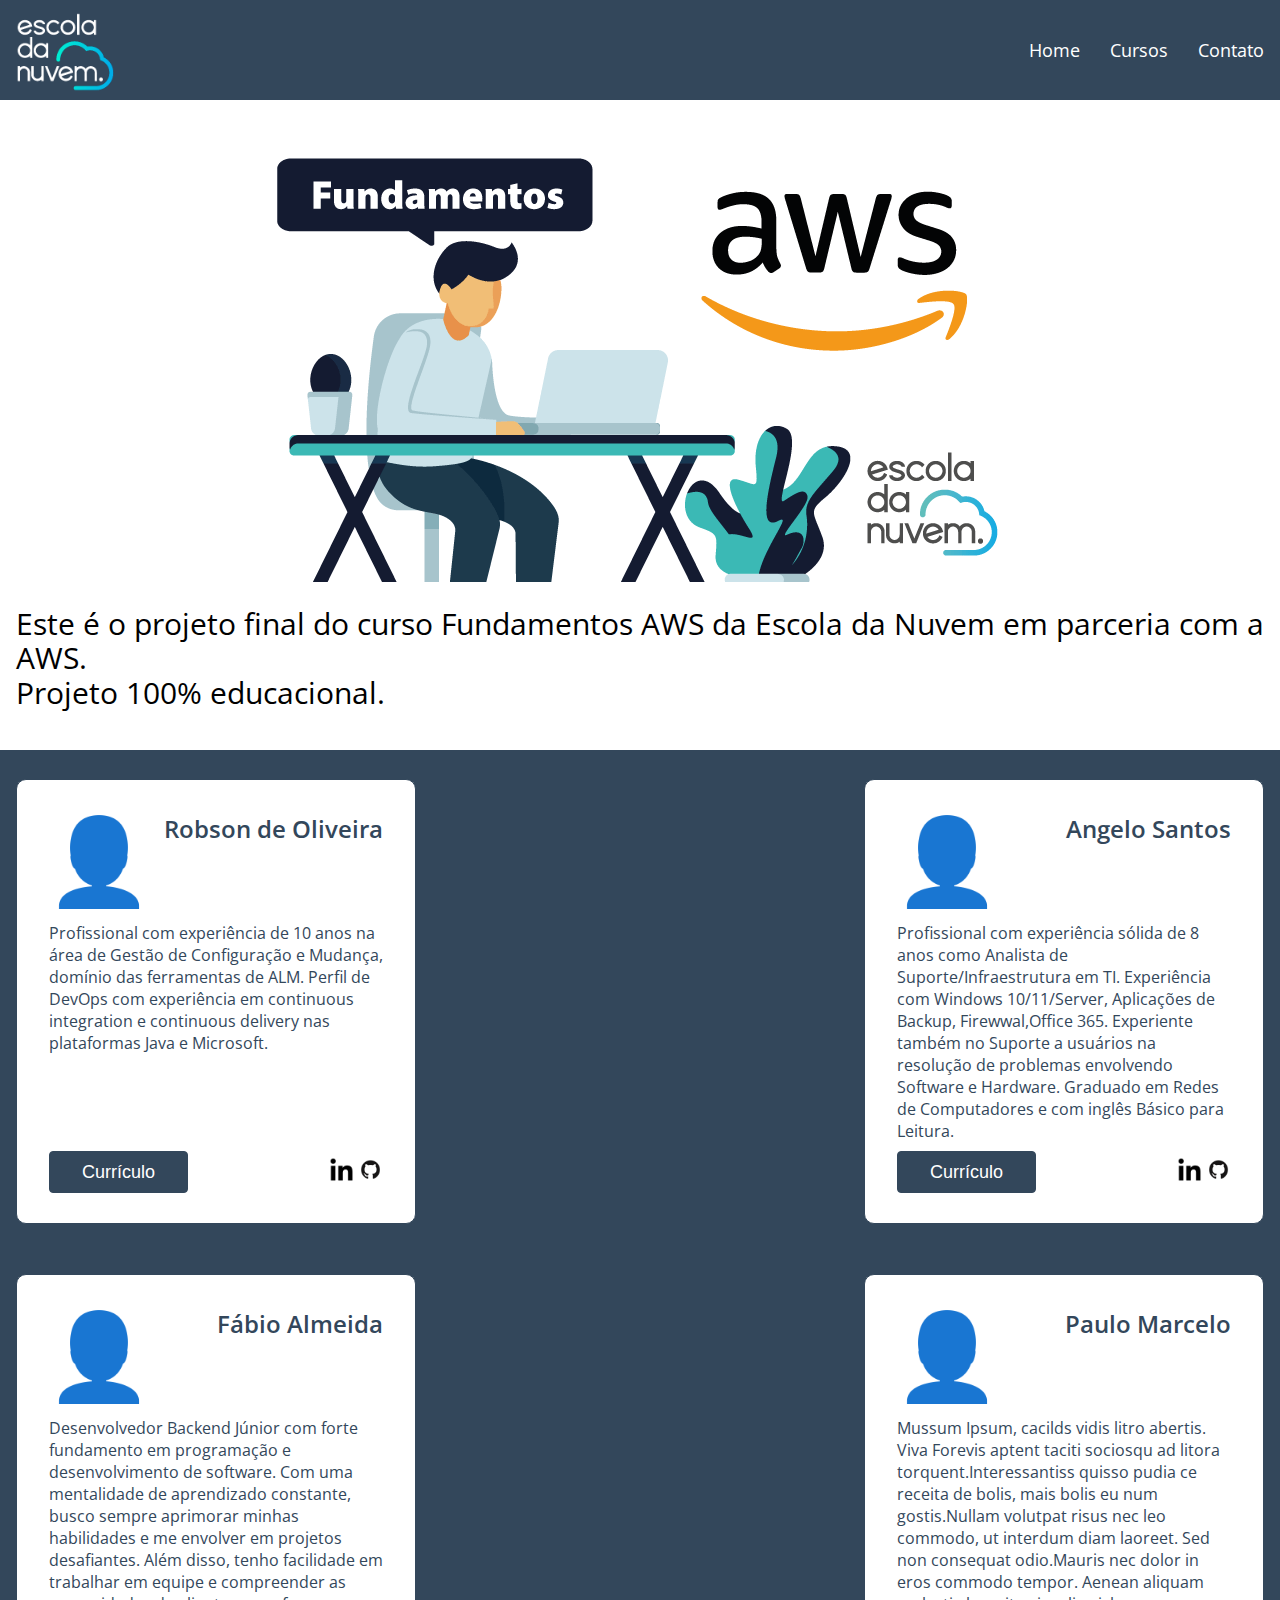
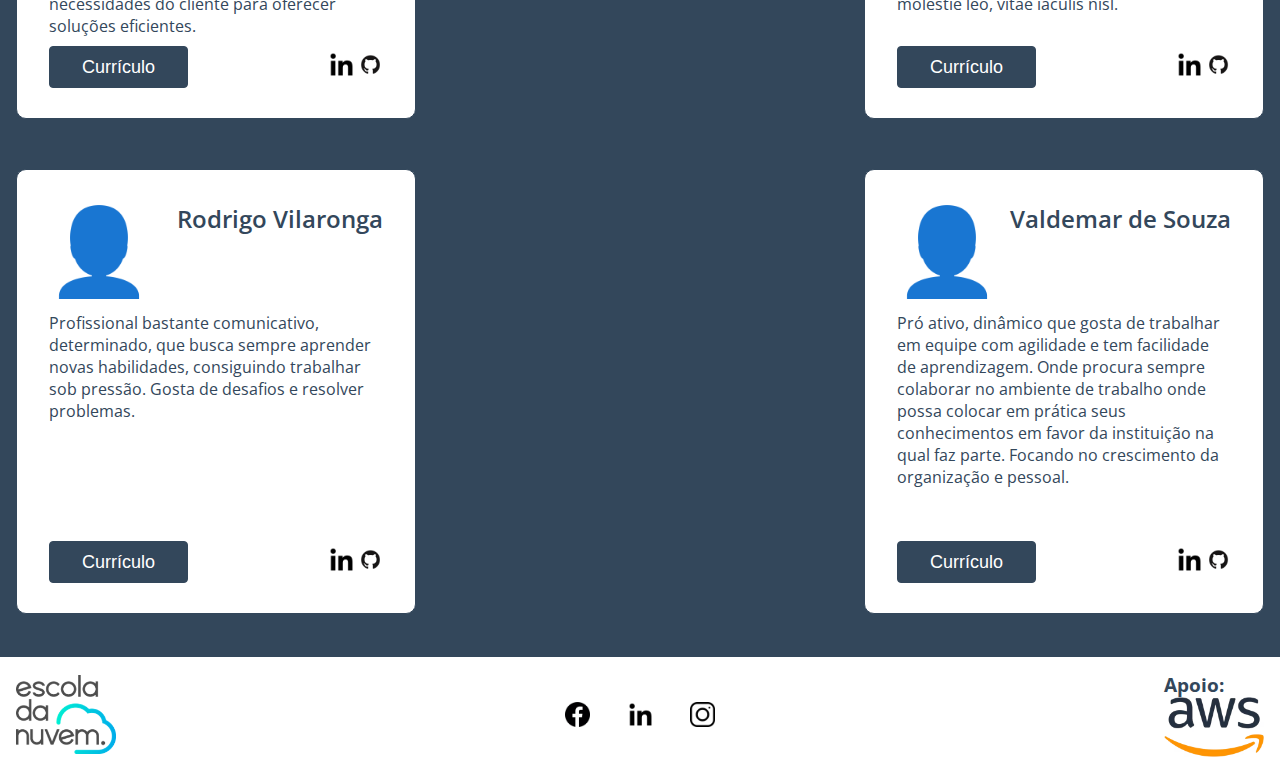
==== commit 3a58a9e1: "Correção dos links cards" ====
--- a/index.html
+++ b/index.html
@@ -5,7 +5,7 @@
     <meta charset="UTF-8">
     <meta name="viewport" content="width=device-width, initial-scale=1.0">
     <meta name="description" content="Projeto Final - Fundamentos AWS">
-    <title>Projetos AWS</title>
+    <title>Fundamentos AWS</title>
     <link rel="icon" href="assets/iconfundamentos.jpg">
     <link rel="stylesheet" href="style.css">
     <link rel="stylesheet" href="mobile.css">
@@ -34,8 +34,7 @@
                     <img class="img-principal" src="assets/fundamentos.jpg" alt="ícone Fundamentos AWS">
                 </div>
                 <div>
-                    <p class="principal-escrito">Este é o projeto final do curso Fundamentos AWS da Escola da Nuvem em
-                        parceria com a AWS.</p>
+                    <p class="principal-escrito">Este é o projeto final do curso Fundamentos AWS da Escola da Nuvem em parceria com a AWS.</p>
                     <p class="principal-escrito">Projeto 100% educacional.</p>
                 </div>
             </div>
@@ -55,11 +54,11 @@
                     <div class="botoes">
                         <a href="curriculo1.html"><button class="botao">Currículo</button></a>
                         <div>
-                            <a target="_blank" href="//linkedin.com/in/marcelo-chaves-00215271/">
-                                <img class="img-rede" src="assets/linkedin.png" alt="logo do LinkedIn">
-                            </a>
-                            <a target="_blank" href="//github.com/PauloMarceloChaves">
-                                <img class="img-rede" src="assets/git.png" alt="logo do GitHub">
+                            <a target="_blank" href="//linkedin.com/in/robson-de-oliveira-neto-258a55209/">
+                                <img class="img-rede" src="assets/linkedin.png" alt="logo do LinkedIn">
+                            </a>
+                            <a target="_blank" href="//github.com/robsonneto5pi">
+                                <img disabled class="img-rede" src="assets/git.png" alt="logo do GitHub">
                             </a>
                         </div>
                     </div>
@@ -69,6 +68,48 @@
                         <div class="container-titulo">
                             <img class="card-img" src="assets/emoji.png" alt="foto do participante">
                             <h2 class="card-titulo">Angelo Santos</h2>
+                        </div>
+                        <p class="card-texto">Profissional com experiência sólida de 8 anos como Analista de Suporte/Infraestrutura em TI. Experiência com Windows 10/11/Server, Aplicações de Backup, Firewwal,Office 365. Experiente também no Suporte a usuários na resolução de problemas envolvendo Software e Hardware. Graduado em Redes de Computadores e com inglês Básico para Leitura.
+                    </div>
+                    <div class="botoes">
+                        <a href="curriculo2.html"><button class="botao">Currículo</button></a>
+                        <div>
+                            <a target="_blank" href="//linkedin.com/in/angelo-alberto-santos-78408b42/">
+                                <img class="img-rede" src="assets/linkedin.png" alt="logo do LinkedIn">
+                            </a>
+                            <a target="_blank" href="">
+                                <img class="img-rede" src="assets/git.png" alt="logo do GitHub">
+                            </a>
+                        </div>
+                    </div>
+                </div>
+                <div class="conteudo-card">
+                    <div class="caixa-texto">
+                        <div class="container-titulo">
+                            <img class="card-img" src="assets/emoji.png" alt="foto do participante">
+                            <h2 class="card-titulo">Fábio Almeida</h2>
+                        </div>
+                        <p class="card-texto">Desenvolvedor Backend Júnior com forte fundamento em programação e desenvolvimento de software. Com uma mentalidade de aprendizado constante, busco sempre aprimorar minhas habilidades e me envolver em projetos desafiantes. Além disso, tenho facilidade em trabalhar em equipe e compreender as necessidades do cliente para oferecer
+                        soluções eficientes.
+                        </p>
+                    </div>
+                    <div class="botoes">
+                        <a href="curriculo3.html"><button class="botao">Currículo</button></a>
+                        <div>
+                            <a target="_blank" href="//linkedin.com/in/fabio-almeida08/">
+                                <img class="img-rede" src="assets/linkedin.png" alt="logo do LinkedIn">
+                            </a>
+                            <a target="_blank" href="//github.com/fabioalmeida08">
+                                <img class="img-rede" src="assets/git.png" alt="logo do GitHub">
+                            </a>
+                        </div>
+                    </div>
+                </div>
+                <div class="conteudo-card">
+                    <div class="caixa-texto">
+                        <div class="container-titulo">
+                            <img class="card-img" src="assets/emoji.png" alt="foto do participante">
+                            <h2 class="card-titulo">Paulo Marcelo</h2>
                         </div>
                         <p class="card-texto">Mussum Ipsum, cacilds vidis litro abertis. Viva Forevis aptent taciti
                         sociosqu ad litora torquent.Interessantiss quisso pudia ce receita de bolis, mais bolis eu
@@ -77,9 +118,9 @@
                         iaculis nisl.</p>
                     </div>
                     <div class="botoes">
-                        <a href="curriculo2.html"><button class="botao">Currículo</button></a>
-                        <div>
-                            <a target="_blank" href="//linkedin.com/in/angelo-alberto-santos-78408b42/">
+                        <a href="curriculo4.html"><button class="botao">Currículo</button></a>
+                        <div>
+                            <a target="_blank" href="//linkedin.com/in/marcelo-chaves-00215271/">
                                 <img class="img-rede" src="assets/linkedin.png" alt="logo do LinkedIn">
                             </a>
                             <a target="_blank" href="//github.com/PauloMarceloChaves">
@@ -92,62 +133,9 @@
                     <div class="caixa-texto">
                         <div class="container-titulo">
                             <img class="card-img" src="assets/emoji.png" alt="foto do participante">
-                            <h2 class="card-titulo">Fábio Almeida</h2>
-                        </div>
-                        <p class="card-texto">Desenvolvedor Backend Júnior com forte fundamento em programação e
-                            desenvolvimento de software. Com uma mentalidade de aprendizado constante, busco sempre
-                            aprimorar minhas habilidades e me envolver em projetos desafiantes. Além disso, tenho
-                            facilidade em trabalhar em equipe e compreender as necessidades do cliente para oferecer
-                            soluções eficientes.
-                        </p>
-                    </div>
-                    <div class="botoes">
-                        <a href="curriculo3.html"><button class="botao">Currículo</button></a>
-                        <div>
-                            <a target="_blank" href="//linkedin.com/in/fabio-almeida08/">
-                                <img class="img-rede" src="assets/linkedin.png" alt="logo do LinkedIn">
-                            </a>
-                            <a target="_blank" href="//github.com/fabioalmeida08">
-                                <img class="img-rede" src="assets/git.png" alt="logo do GitHub">
-                            </a>
-                        </div>
-                    </div>
-                </div>
-                <div class="conteudo-card">
-                    <div class="caixa-texto">
-                        <div class="container-titulo">
-                            <img class="card-img" src="assets/emoji.png" alt="foto do participante">
-                            <h2 class="card-titulo">Paulo Marcelo</h2>
-                        </div>
-                        <p class="card-texto">Mussum Ipsum, cacilds vidis litro abertis. Viva Forevis aptent taciti
-                            sociosqu ad litora torquent.Interessantiss quisso pudia ce receita de bolis, mais bolis eu
-                            num gostis.Nullam volutpat risus nec leo commodo, ut interdum diam laoreet. Sed non
-                            consequat odio.Mauris nec dolor in eros commodo tempor. Aenean aliquam molestie leo, vitae
-                            iaculis nisl.</p>
-                    </div>
-                    <div class="botoes">
-                        <a href="curriculo4.html"><button class="botao">Currículo</button></a>
-                        <div>
-                            <a target="_blank" href="//linkedin.com/in/marcelo-chaves-00215271/">
-                                <img class="img-rede" src="assets/linkedin.png" alt="logo do LinkedIn">
-                            </a>
-                            <a target="_blank" href="//github.com/PauloMarceloChaves">
-                                <img class="img-rede" src="assets/git.png" alt="logo do GitHub">
-                            </a>
-                        </div>
-                    </div>
-                </div>
-                <div class="conteudo-card">
-                    <div class="caixa-texto">
-                        <div class="container-titulo">
-                            <img class="card-img" src="assets/emoji.png" alt="foto do participante">
                             <h2 class="card-titulo">Rodrigo Vilaronga</h2>
                         </div>
-                        <p class="card-texto">Mussum Ipsum, cacilds vidis litro abertis. Viva Forevis aptent taciti
-                            sociosqu ad litora torquent.Interessantiss quisso pudia ce receita de bolis, mais bolis eu
-                            num gostis.Nullam volutpat risus nec leo commodo, ut interdum diam laoreet. Sed non
-                            consequat odio.Mauris nec dolor in eros commodo tempor. Aenean aliquam molestie leo, vitae
-                            iaculis nisl.</p>
+                        <p class="card-texto">Profissional bastante comunicativo, determinado, que busca sempre aprender novas habilidades, consiguindo trabalhar sob pressão. Gosta de desafios e resolver problemas.</p>
                     </div>
                     <div class="botoes">
                         <a href="curriculo5.html"><button class="botao">Currículo</button></a>
@@ -155,7 +143,7 @@
                             <a target="_blank" href="//linkedin.com/in/rodrigo-vilaronga-analista-cloud-suporte/">
                                 <img class="img-rede" src="assets/linkedin.png" alt="logo do LinkedIn">
                             </a>
-                            <a target="_blank" href="//github.com/PauloMarceloChaves">
+                            <a target="_blank" href="">
                                 <img class="img-rede" src="assets/git.png" alt="logo do GitHub">
                             </a>
                         </div>
@@ -167,19 +155,15 @@
                             <img class="card-img" src="assets/emoji.png" alt="foto do participante">
                             <h2 class="card-titulo">Valdemar de Souza</h2>
                         </div>
-                        <p class="card-texto">Mussum Ipsum, cacilds vidis litro abertis. Viva Forevis aptent taciti
-                            sociosqu ad litora torquent.Interessantiss quisso pudia ce receita de bolis, mais bolis eu
-                            num gostis.Nullam volutpat risus nec leo commodo, ut interdum diam laoreet. Sed non
-                            consequat odio.Mauris nec dolor in eros commodo tempor. Aenean aliquam molestie leo, vitae
-                            iaculis nisl.</p>
+                        <p class="card-texto">Pró ativo, dinâmico que gosta de trabalhar em equipe com agilidade e tem facilidade de aprendizagem. Onde procura sempre colaborar no ambiente de trabalho onde possa colocar em prática seus conhecimentos em favor da instituição na qual faz parte. Focando no crescimento da organização e pessoal.</p>
                     </div>
                     <div class="botoes">
                         <a href="curriculo6.html"><button class="botao">Currículo</button></a>
                         <div>
-                            <a target="_blank" href="//linkedin.com/in/marcelo-chaves-00215271/">
-                                <img class="img-rede" src="assets/linkedin.png" alt="logo do LinkedIn">
-                            </a>
-                            <a target="_blank" href="//github.com/PauloMarceloChaves">
+                            <a target="_blank" href="//linkedin.com/in/valdemardesouza/">
+                                <img class="img-rede" src="assets/linkedin.png" alt="logo do LinkedIn">
+                            </a>
+                            <a target="_blank" href="">
                                 <img class="img-rede" src="assets/git.png" alt="logo do GitHub">
                             </a>
                         </div>
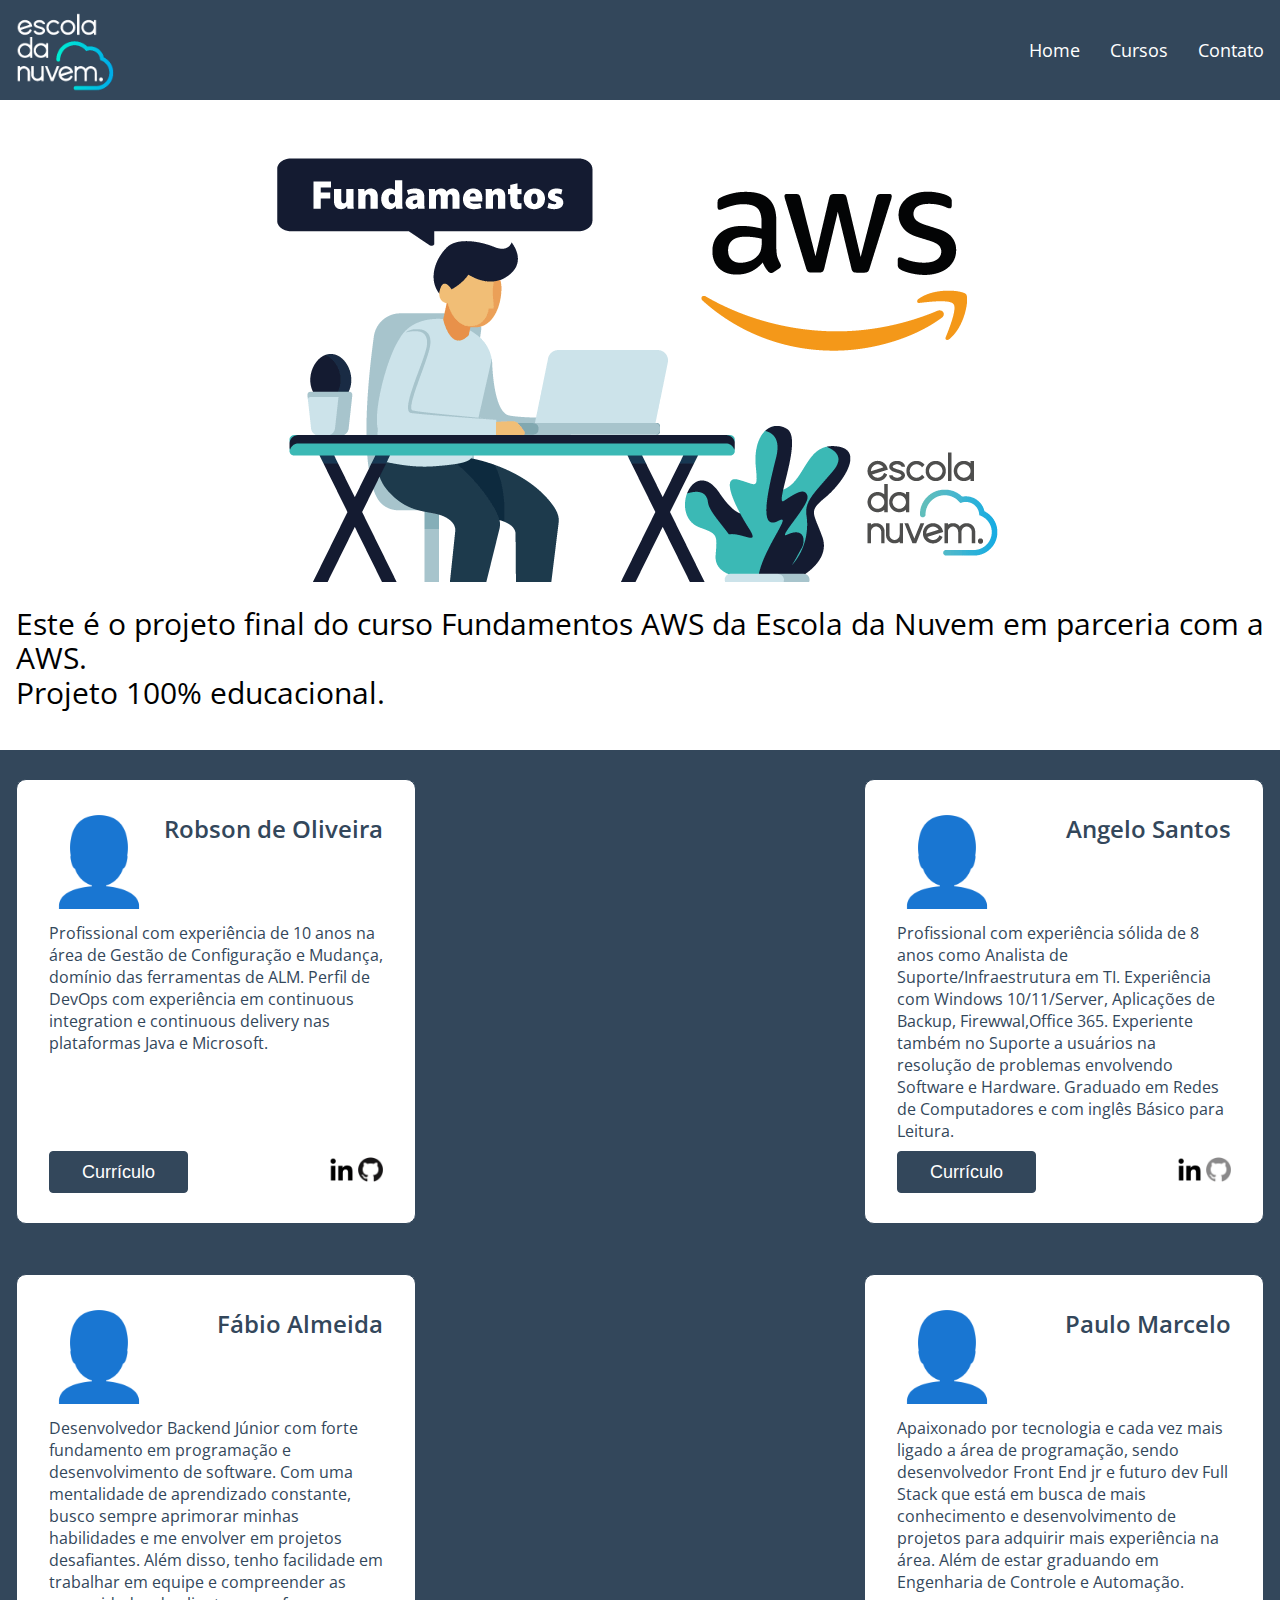
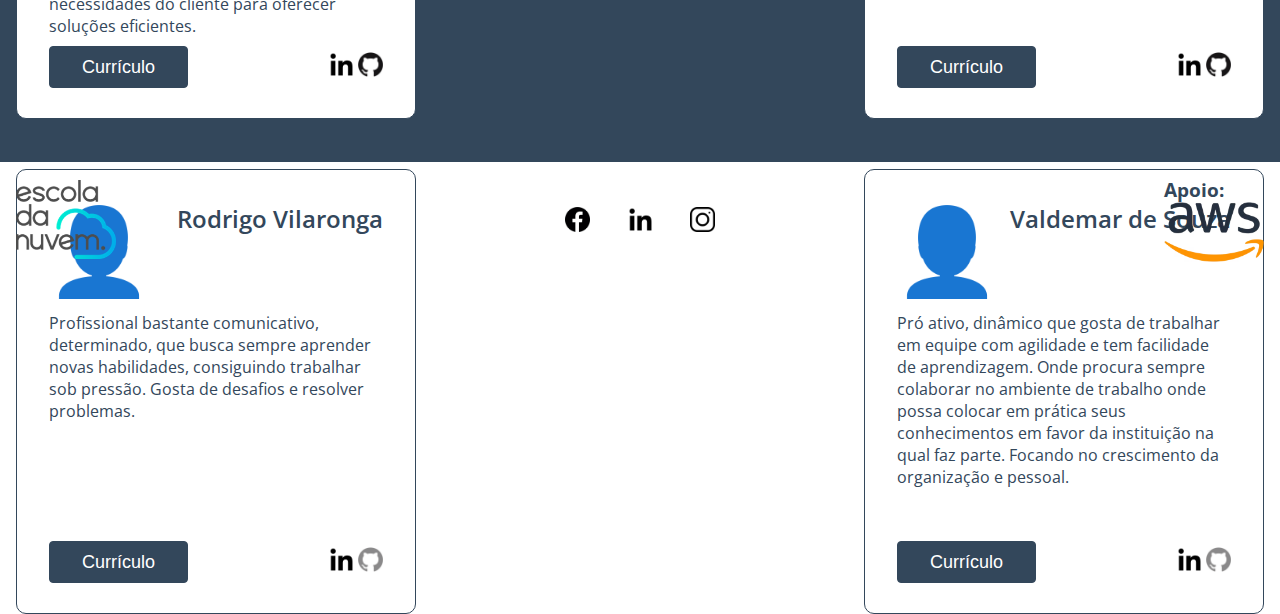
==== commit 2a67d095: "Criando resposividade para currículos" ====
--- a/index.html
+++ b/index.html
@@ -58,7 +58,7 @@
                                 <img class="img-rede" src="assets/linkedin.png" alt="logo do LinkedIn">
                             </a>
                             <a target="_blank" href="//github.com/robsonneto5pi">
-                                <img disabled class="img-rede" src="assets/git.png" alt="logo do GitHub">
+                                <img disabled class="img-rede" src="assets/git.jpg" alt="logo do GitHub">
                             </a>
                         </div>
                     </div>
@@ -77,8 +77,8 @@
                             <a target="_blank" href="//linkedin.com/in/angelo-alberto-santos-78408b42/">
                                 <img class="img-rede" src="assets/linkedin.png" alt="logo do LinkedIn">
                             </a>
-                            <a target="_blank" href="">
-                                <img class="img-rede" src="assets/git.png" alt="logo do GitHub">
+                            <a class="botao-desativado" target="_blank" href="">
+                                <img class="img-rede" src="assets/git.jpg" alt="logo do GitHub">
                             </a>
                         </div>
                     </div>
@@ -100,7 +100,7 @@
                                 <img class="img-rede" src="assets/linkedin.png" alt="logo do LinkedIn">
                             </a>
                             <a target="_blank" href="//github.com/fabioalmeida08">
-                                <img class="img-rede" src="assets/git.png" alt="logo do GitHub">
+                                <img class="img-rede" src="assets/git.jpg" alt="logo do GitHub">
                             </a>
                         </div>
                     </div>
@@ -111,11 +111,7 @@
                             <img class="card-img" src="assets/emoji.png" alt="foto do participante">
                             <h2 class="card-titulo">Paulo Marcelo</h2>
                         </div>
-                        <p class="card-texto">Mussum Ipsum, cacilds vidis litro abertis. Viva Forevis aptent taciti
-                        sociosqu ad litora torquent.Interessantiss quisso pudia ce receita de bolis, mais bolis eu
-                        num gostis.Nullam volutpat risus nec leo commodo, ut interdum diam laoreet. Sed non
-                        consequat odio.Mauris nec dolor in eros commodo tempor. Aenean aliquam molestie leo, vitae
-                        iaculis nisl.</p>
+                        <p class="card-texto">Apaixonado por tecnologia e cada vez mais ligado a área de programação, sendo desenvolvedor Front End jr e futuro dev Full Stack que está em busca de mais conhecimento e desenvolvimento de projetos para adquirir mais experiência na área. Além de estar graduando em Engenharia de Controle e Automação.</p>
                     </div>
                     <div class="botoes">
                         <a href="curriculo4.html"><button class="botao">Currículo</button></a>
@@ -124,7 +120,7 @@
                                 <img class="img-rede" src="assets/linkedin.png" alt="logo do LinkedIn">
                             </a>
                             <a target="_blank" href="//github.com/PauloMarceloChaves">
-                                <img class="img-rede" src="assets/git.png" alt="logo do GitHub">
+                                <img class="img-rede" src="assets/git.jpg" alt="logo do GitHub">
                             </a>
                         </div>
                     </div>
@@ -143,8 +139,8 @@
                             <a target="_blank" href="//linkedin.com/in/rodrigo-vilaronga-analista-cloud-suporte/">
                                 <img class="img-rede" src="assets/linkedin.png" alt="logo do LinkedIn">
                             </a>
-                            <a target="_blank" href="">
-                                <img class="img-rede" src="assets/git.png" alt="logo do GitHub">
+                            <a class="botao-desativado" target="_blank" href="">
+                                <img class="img-rede" src="assets/git.jpg" alt="logo do GitHub">
                             </a>
                         </div>
                     </div>
@@ -163,8 +159,8 @@
                             <a target="_blank" href="//linkedin.com/in/valdemardesouza/">
                                 <img class="img-rede" src="assets/linkedin.png" alt="logo do LinkedIn">
                             </a>
-                            <a target="_blank" href="">
-                                <img class="img-rede" src="assets/git.png" alt="logo do GitHub">
+                            <a class="botao-desativado" target="_blank" href="">
+                                <img class="img-rede" src="assets/git.jpg" alt="logo do GitHub">
                             </a>
                         </div>
                     </div>
--- a/style.css
+++ b/style.css
@@ -88,6 +88,7 @@
 
 .container-secundario {
     max-width: 1408px;
+    height: 1012px;
     margin: 0 auto;
     display: flex;
     flex-wrap: wrap;
@@ -201,6 +202,11 @@
     color: #172335;
 }
 
+.botao-desativado {
+    pointer-events: none;
+    opacity: 50%;
+}
+
 .img-aws {
     width: 100px;
 }--- a/mobile.css
+++ b/mobile.css
@@ -63,8 +63,9 @@
 
     .container-secundario {
         max-width: 500px;
+        height: 2840px;
         padding: 24px 8px;
-        gap: 50px;
+        gap: 24px;
         justify-content: center;
     }
 
@@ -87,7 +88,7 @@
     }
 
     .card-texto {
-        font-size: 14px;
+        font-size: 16px;
     }
 
     .botao {
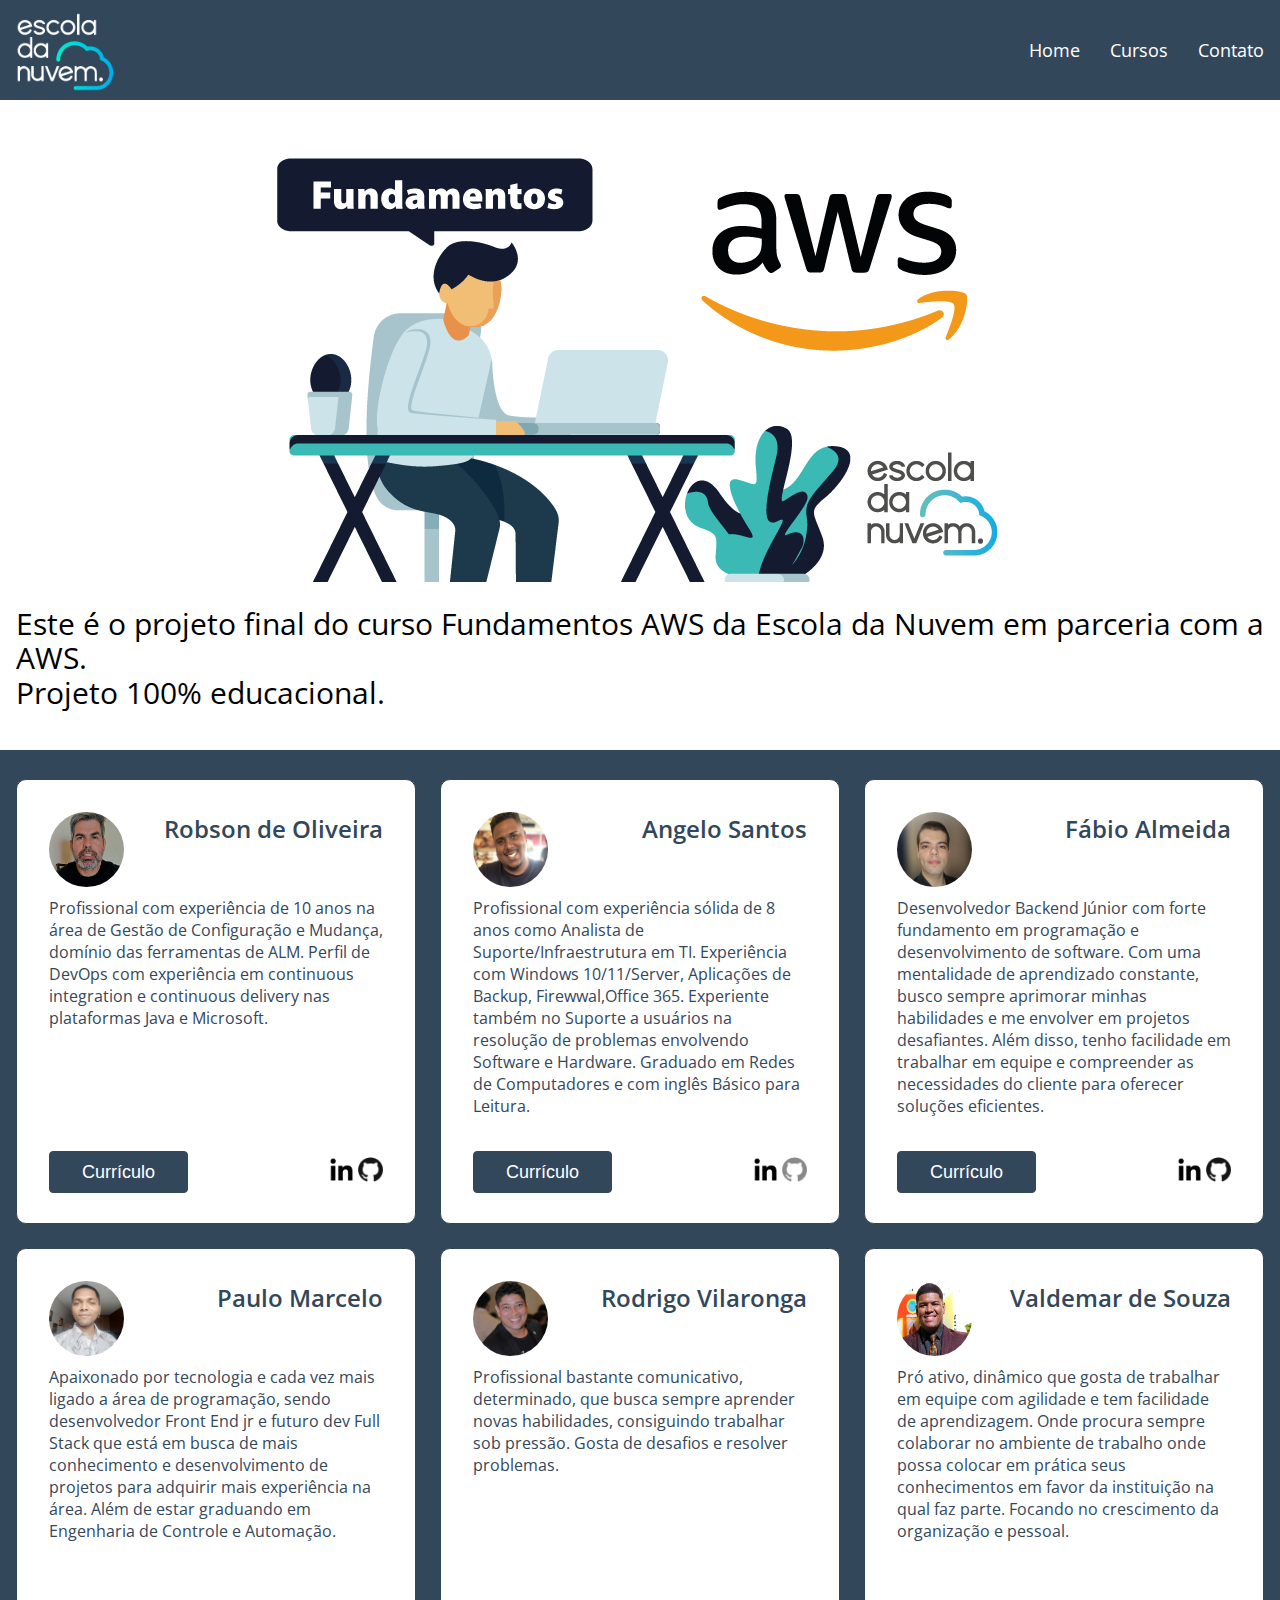
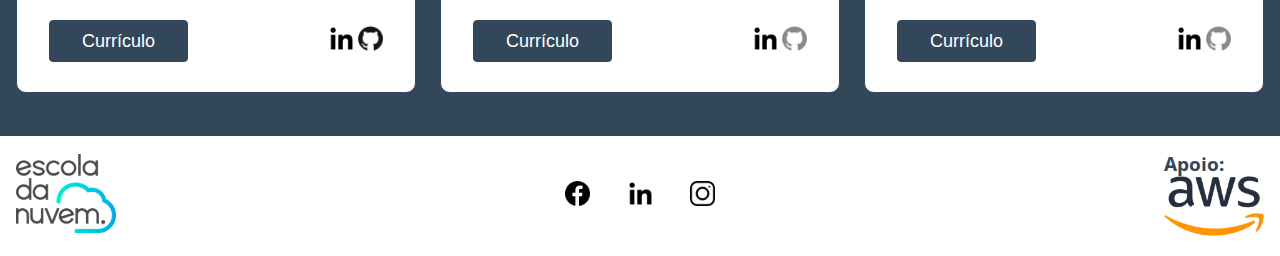
==== commit 0a2d0cab: "Adição de fotos e correção na página de currículos" ====
--- a/index.html
+++ b/index.html
@@ -45,7 +45,7 @@
                 <div class="conteudo-card">
                     <div class="caixa-texto">
                         <div class="container-titulo">
-                            <img class="card-img" src="assets/emoji.png" alt="foto do participante">
+                            <img class="card-img" src="assets/robson.jpg" alt="foto do participante">
                             <h2 class="card-titulo">Robson de Oliveira</h2>
                         </div>
                         <p class="card-texto">Profissional com experiência de 10 anos na área de Gestão de Configuração e Mudança, domínio das
@@ -66,7 +66,7 @@
                 <div class="conteudo-card">
                     <div class="caixa-texto">
                         <div class="container-titulo">
-                            <img class="card-img" src="assets/emoji.png" alt="foto do participante">
+                            <img class="card-img" src="assets/angelo.jpg" alt="foto do participante">
                             <h2 class="card-titulo">Angelo Santos</h2>
                         </div>
                         <p class="card-texto">Profissional com experiência sólida de 8 anos como Analista de Suporte/Infraestrutura em TI. Experiência com Windows 10/11/Server, Aplicações de Backup, Firewwal,Office 365. Experiente também no Suporte a usuários na resolução de problemas envolvendo Software e Hardware. Graduado em Redes de Computadores e com inglês Básico para Leitura.
@@ -86,7 +86,7 @@
                 <div class="conteudo-card">
                     <div class="caixa-texto">
                         <div class="container-titulo">
-                            <img class="card-img" src="assets/emoji.png" alt="foto do participante">
+                            <img class="card-img" src="assets/fabio.jpg" alt="foto do participante">
                             <h2 class="card-titulo">Fábio Almeida</h2>
                         </div>
                         <p class="card-texto">Desenvolvedor Backend Júnior com forte fundamento em programação e desenvolvimento de software. Com uma mentalidade de aprendizado constante, busco sempre aprimorar minhas habilidades e me envolver em projetos desafiantes. Além disso, tenho facilidade em trabalhar em equipe e compreender as necessidades do cliente para oferecer
@@ -108,7 +108,7 @@
                 <div class="conteudo-card">
                     <div class="caixa-texto">
                         <div class="container-titulo">
-                            <img class="card-img" src="assets/emoji.png" alt="foto do participante">
+                            <img class="card-img" src="assets/marcelo.jpg" alt="foto do participante">
                             <h2 class="card-titulo">Paulo Marcelo</h2>
                         </div>
                         <p class="card-texto">Apaixonado por tecnologia e cada vez mais ligado a área de programação, sendo desenvolvedor Front End jr e futuro dev Full Stack que está em busca de mais conhecimento e desenvolvimento de projetos para adquirir mais experiência na área. Além de estar graduando em Engenharia de Controle e Automação.</p>
@@ -128,7 +128,7 @@
                 <div class="conteudo-card">
                     <div class="caixa-texto">
                         <div class="container-titulo">
-                            <img class="card-img" src="assets/emoji.png" alt="foto do participante">
+                            <img class="card-img" src="assets/rodrigo.png" alt="foto do participante">
                             <h2 class="card-titulo">Rodrigo Vilaronga</h2>
                         </div>
                         <p class="card-texto">Profissional bastante comunicativo, determinado, que busca sempre aprender novas habilidades, consiguindo trabalhar sob pressão. Gosta de desafios e resolver problemas.</p>
@@ -148,7 +148,7 @@
                 <div class="conteudo-card">
                     <div class="caixa-texto">
                         <div class="container-titulo">
-                            <img class="card-img" src="assets/emoji.png" alt="foto do participante">
+                            <img class="card-img" src="assets/valdemar.jpg" alt="foto do participante">
                             <h2 class="card-titulo">Valdemar de Souza</h2>
                         </div>
                         <p class="card-texto">Pró ativo, dinâmico que gosta de trabalhar em equipe com agilidade e tem facilidade de aprendizagem. Onde procura sempre colaborar no ambiente de trabalho onde possa colocar em prática seus conhecimentos em favor da instituição na qual faz parte. Focando no crescimento da organização e pessoal.</p>
--- a/style.css
+++ b/style.css
@@ -88,11 +88,10 @@
 
 .container-secundario {
     max-width: 1408px;
-    height: 1012px;
     margin: 0 auto;
     display: flex;
     flex-wrap: wrap;
-    gap: 50px;
+    gap: 24px;
     padding: 29px 16px 43px 16px;
     justify-content: space-between;
 }
@@ -118,10 +117,16 @@
 }
 
 .container-titulo {
-    height: 100px;
+    height: 75px;
     display: flex;
     justify-content: space-between;
     margin-bottom: 10px;
+}
+
+.card-img {
+    width: 75px;
+    height: 75px;
+    border-radius: 50%;
 }
 
 .card-titulo {
--- a/mobile.css
+++ b/mobile.css
@@ -61,20 +61,21 @@
         line-height: 34.17px;
     }
 
+    .conteudo-secundario {
+        width: 100%;
+    }
+
     .container-secundario {
         max-width: 500px;
-        height: 2840px;
+        margin: 0 auto;
+        display: flex;
         padding: 24px 8px;
-        gap: 24px;
+        gap: 20px;
         justify-content: center;
     }
 
     .conteudo-card {
         padding: 24px;
-    }
-
-    .conteudo-card:hover {
-        display: none;
     }
 
     .card-img {
@@ -96,11 +97,12 @@
         color: #FFFFFF;
         background-color: #33475B;
         border: 1px solid #33475B;
-        cursor: none;
     }
 
     .botao:hover {
-        display: none;
+        background-color: #33475B;
+        border: #33475B;
+        color: #FFFFFF;
     }
 
     .rodape {
